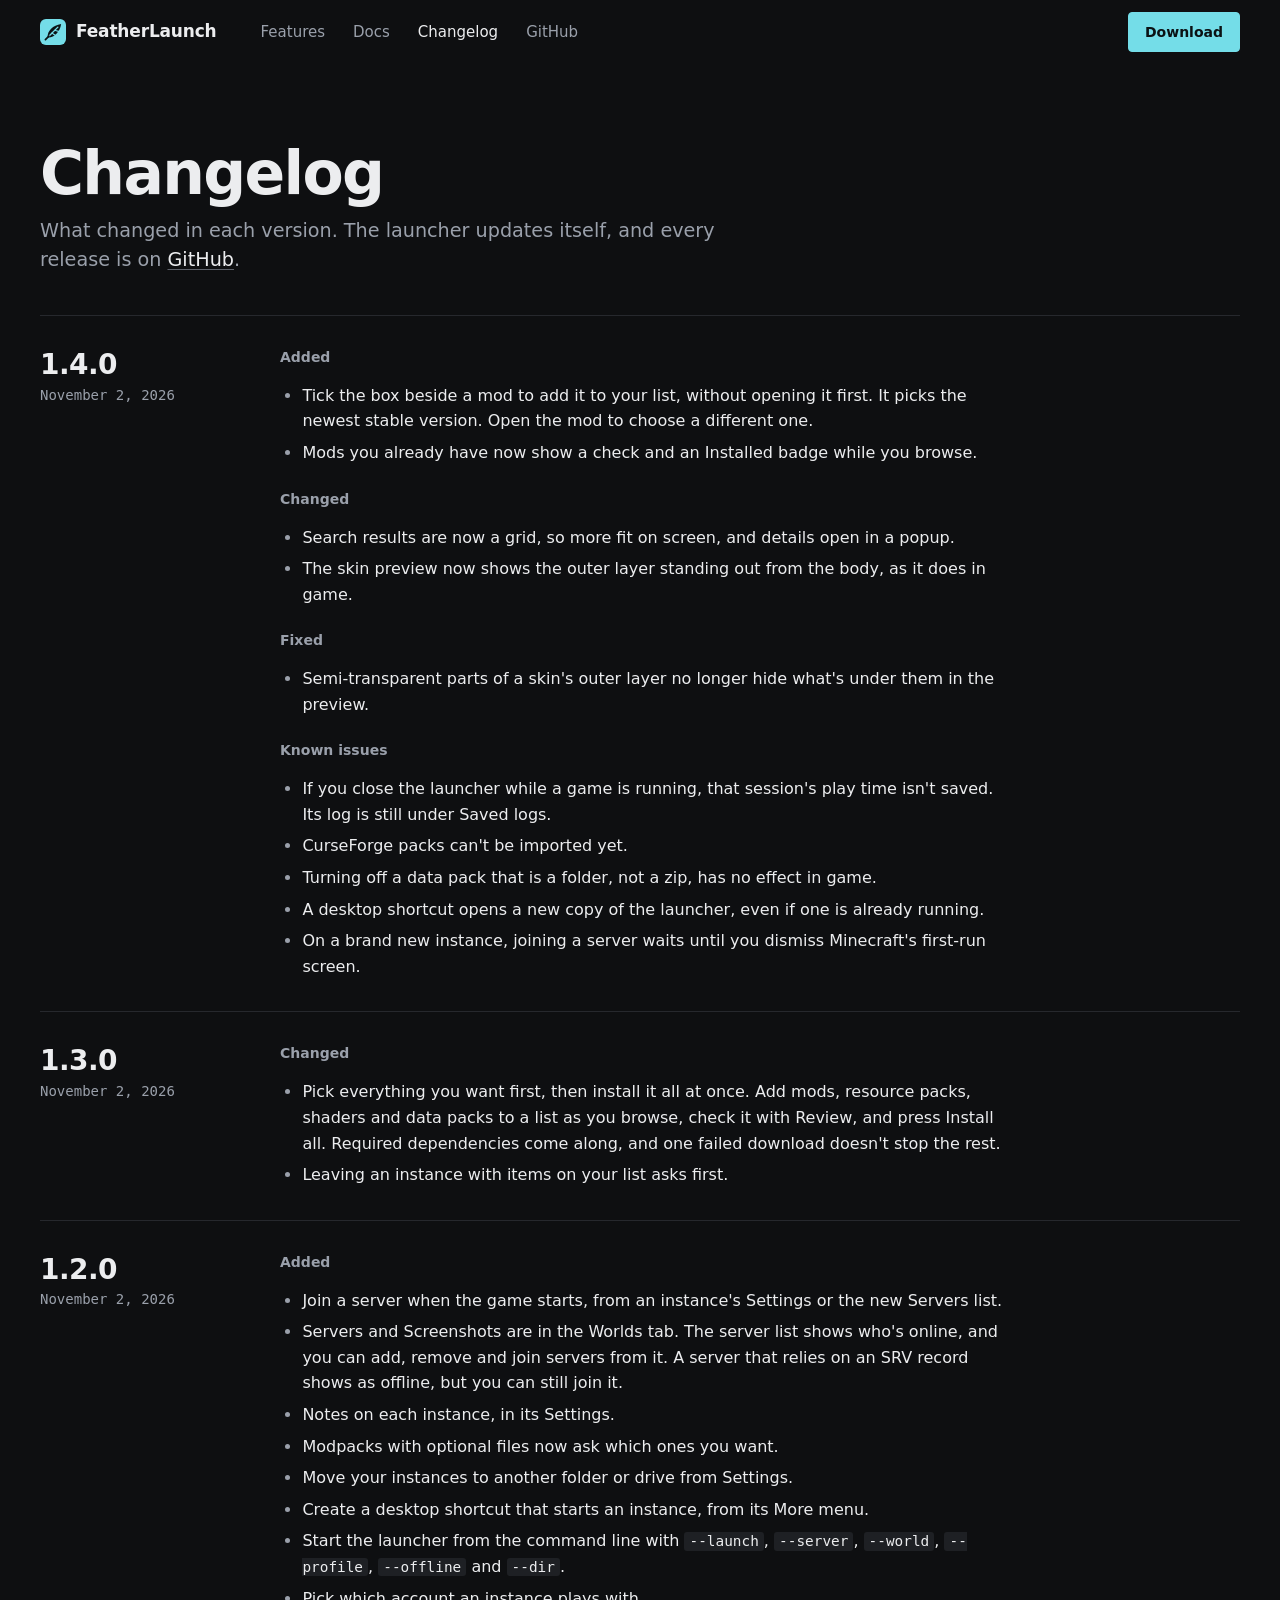
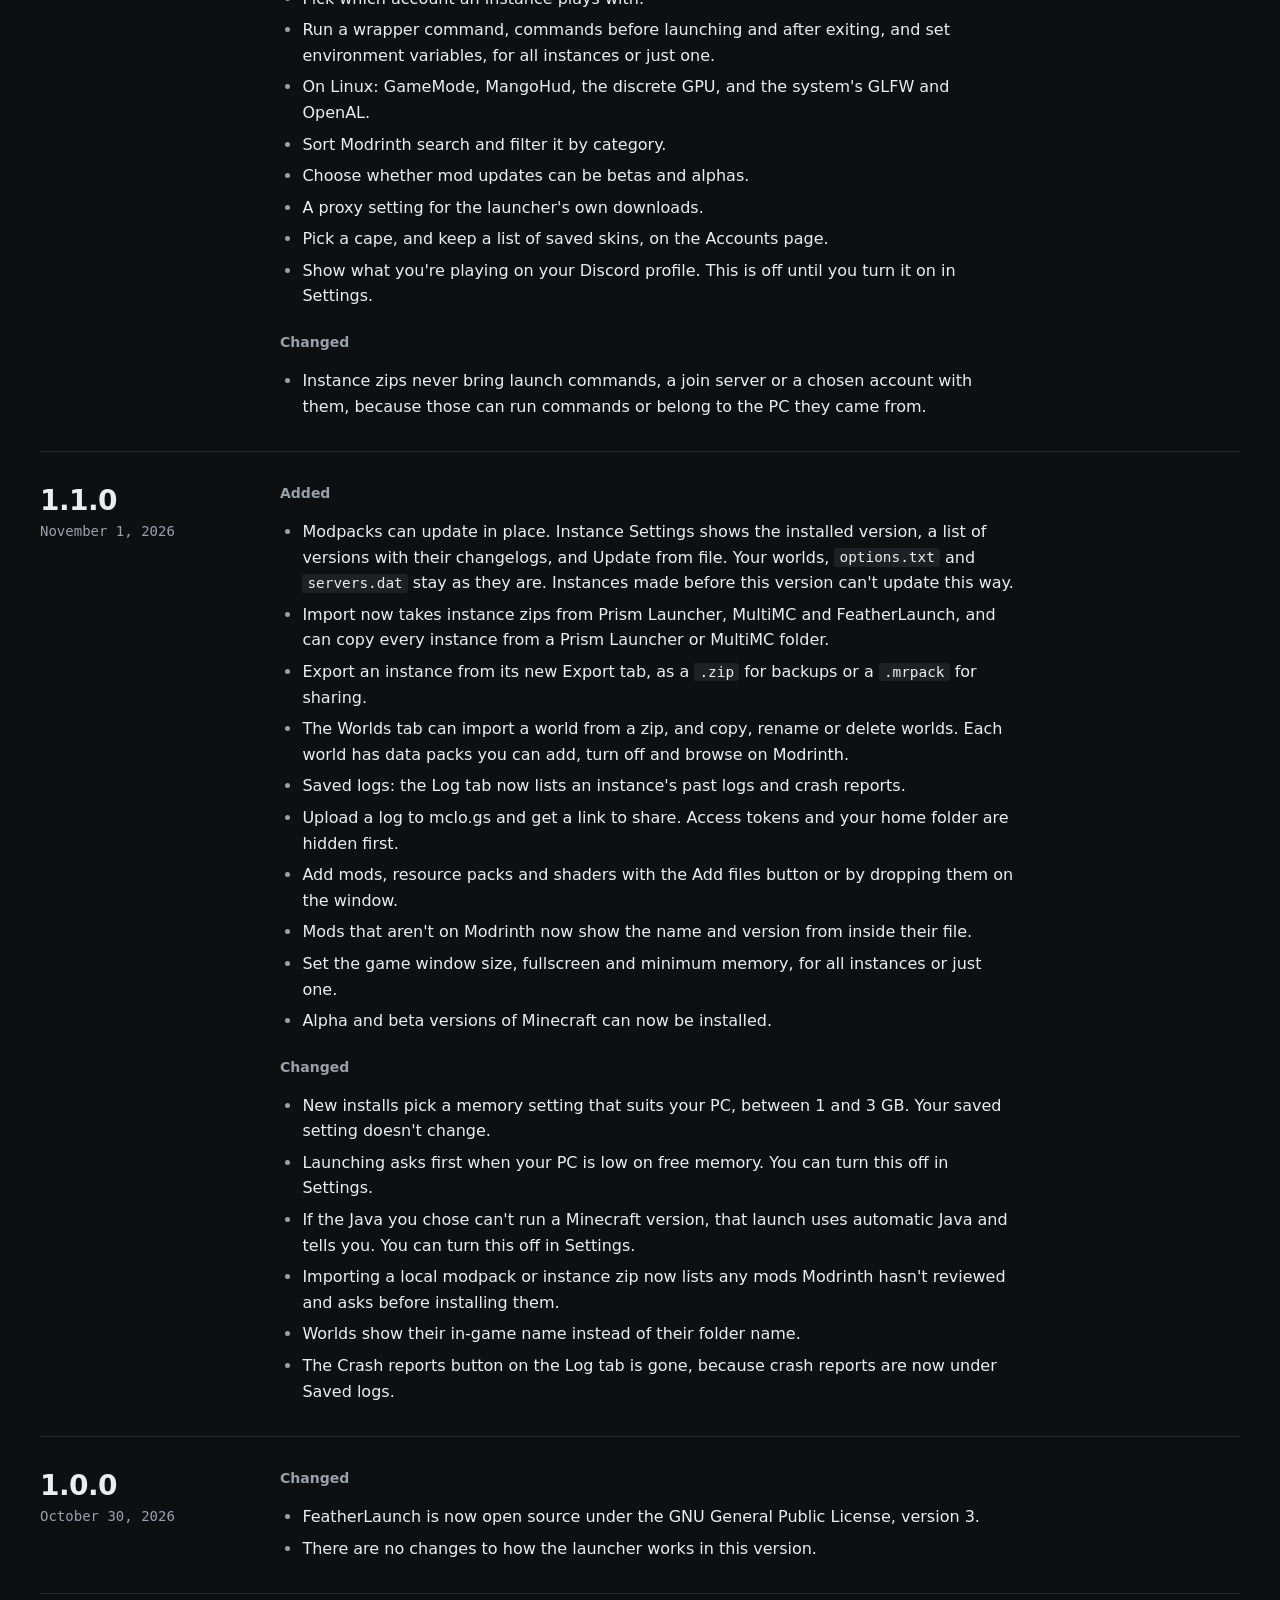
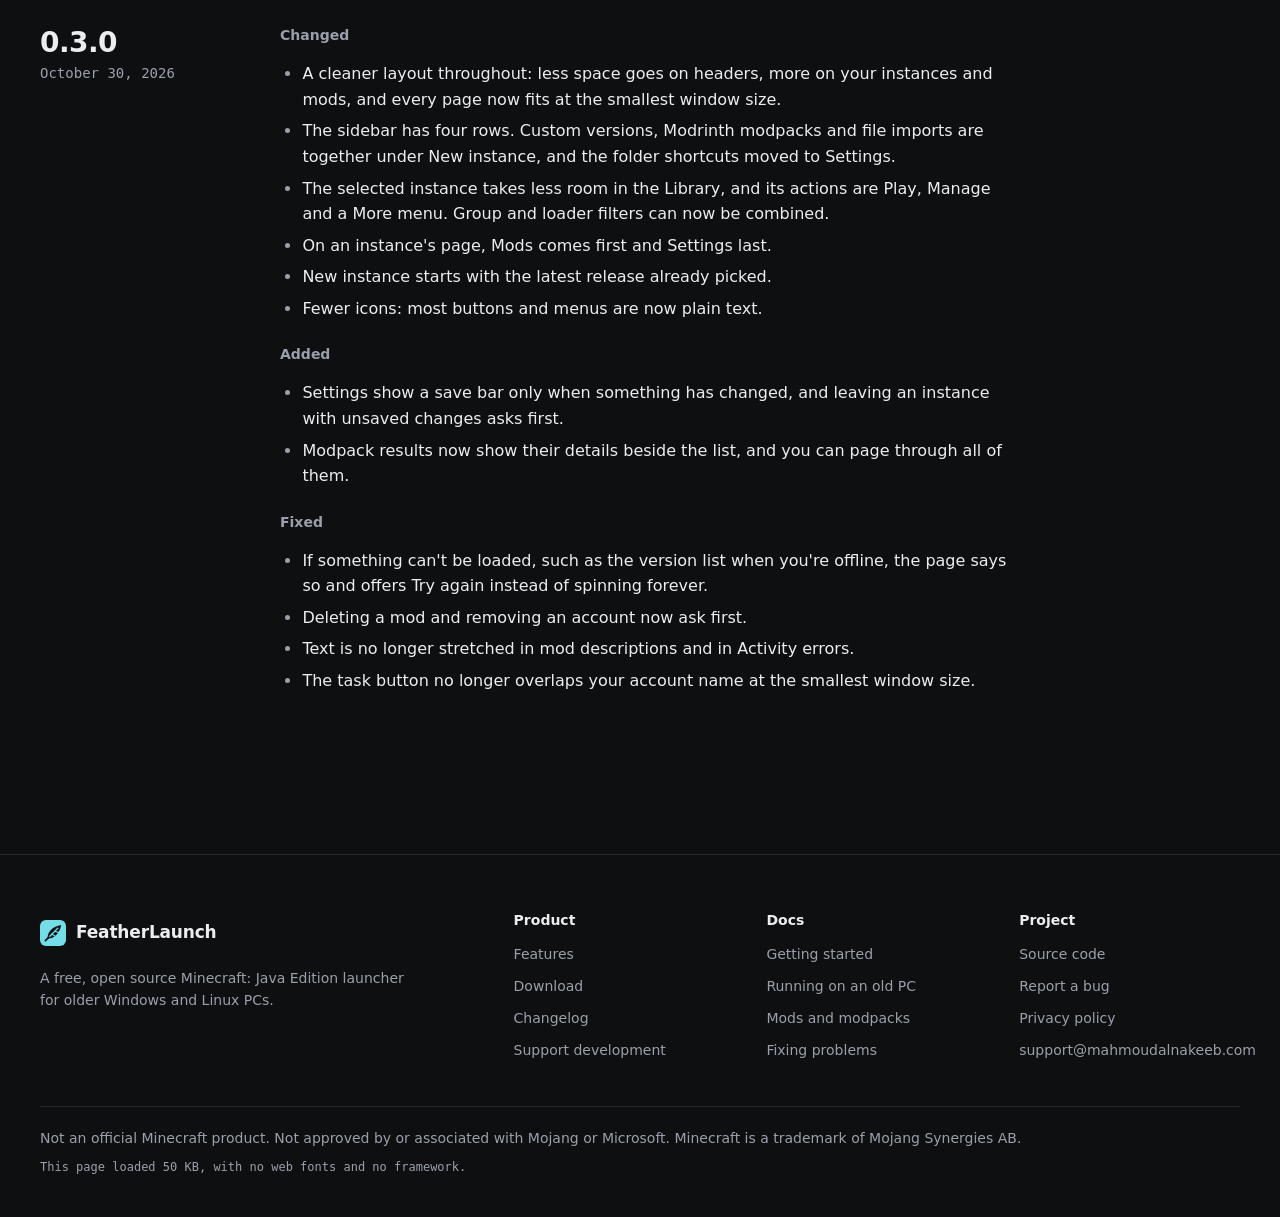
==== changelog/index.html @ 96e0b166 "Redesign the site and add docs and a changelog" ====
<!doctype html>
<html lang="en">
<head>
<!-- Google tag (gtag.js) -->
<script async src="https://www.googletagmanager.com/gtag/js?id=G-FELYJSYPE3"></script>
<script>
  window.dataLayer = window.dataLayer || [];
  function gtag(){dataLayer.push(arguments);}
  gtag('js', new Date());

  gtag('config', 'G-FELYJSYPE3');
</script>
<meta charset="utf-8">
<meta name="viewport" content="width=device-width, initial-scale=1">
<meta name="color-scheme" content="dark">
<meta name="theme-color" content="#0e0f11">
<title>Changelog · FeatherLaunch</title>
<meta name="description" content="What changed in each version of FeatherLaunch, the lightweight Minecraft launcher. The latest is 1.4.0.">
<link rel="canonical" href="https://featherlaunch.mahmoudalnakeeb.com/changelog/">
<meta property="og:type" content="website">
<meta property="og:site_name" content="FeatherLaunch">
<meta property="og:locale" content="en_US">
<meta property="og:url" content="https://featherlaunch.mahmoudalnakeeb.com/changelog/">
<meta property="og:title" content="Changelog · FeatherLaunch">
<meta property="og:description" content="What changed in each version of FeatherLaunch, the lightweight Minecraft launcher. The latest is 1.4.0.">
<meta property="og:image" content="https://featherlaunch.mahmoudalnakeeb.com/assets/img/social.jpg?v=1.4.0">
<meta property="og:image:width" content="1200">
<meta property="og:image:height" content="630">
<meta property="og:image:alt" content="FeatherLaunch, a free Minecraft launcher for older Windows and Linux PCs, showing its library window">
<meta name="twitter:card" content="summary_large_image">
<link rel="alternate" type="application/atom+xml" title="FeatherLaunch releases" href="https://github.com/mahmoudalnkeeb/featherlaunch/releases.atom">

<link rel="icon" href="/assets/brand/web/icon.svg" type="image/svg+xml">
<link rel="icon" href="/assets/brand/web/favicon-32.png" sizes="32x32" type="image/png">
<link rel="apple-touch-icon" href="/assets/brand/web/apple-touch-icon-180.png">
<link rel="manifest" href="/site.webmanifest">
<link rel="stylesheet" href="/assets/css/site.css">

<!-- Runs before anything paints, so the buttons never swap on screen. Every other system gets Windows, as it does without scripts. The Linux build is x86-64 only, and Android also says Linux. -->
<script>if (navigator.userAgent.includes('Linux x86_64')) document.documentElement.classList.add('linux');</script>
<script src="/assets/js/site.js" defer></script>
</head>
<body>
<!-- Linux and Ko-fi logos: Simple Icons, CC0. -->
<svg class="sprite" aria-hidden="true">
  <symbol id="i-windows" viewBox="0 0 16 16"><path fill="currentColor" d="M1.5 3.1l5.5-.8v5.3H1.5zM8 2.2l6.5-.9v6.3H8zM1.5 8.6H7v5.2l-5.5-.8zM8 8.6h6.5v6.1L8 13.8z"/></symbol>
  <symbol id="i-linux" viewBox="0 0 24 24"><path fill="currentColor" d="M12.504 0c-.155 0-.315.008-.48.021-4.226.333-3.105 4.807-3.17 6.298-.076 1.092-.3 1.953-1.05 3.02-.885 1.051-2.127 2.75-2.716 4.521-.278.832-.41 1.684-.287 2.489a.424.424 0 00-.11.135c-.26.268-.45.6-.663.839-.199.199-.485.267-.797.4-.313.136-.658.269-.864.68-.09.189-.136.394-.132.602 0 .199.027.4.055.536.058.399.116.728.04.97-.249.68-.28 1.145-.106 1.484.174.334.535.47.94.601.81.2 1.91.135 2.774.6.926.466 1.866.67 2.616.47.526-.116.97-.464 1.208-.946.587-.003 1.23-.269 2.26-.334.699-.058 1.574.267 2.577.2.025.134.063.198.114.333l.003.003c.391.778 1.113 1.132 1.884 1.071.771-.06 1.592-.536 2.257-1.306.631-.765 1.683-1.084 2.378-1.503.348-.199.629-.469.649-.853.023-.4-.2-.811-.714-1.376v-.097l-.003-.003c-.17-.2-.25-.535-.338-.926-.085-.401-.182-.786-.492-1.046h-.003c-.059-.054-.123-.067-.188-.135a.357.357 0 00-.19-.064c.431-1.278.264-2.55-.173-3.694-.533-1.41-1.465-2.638-2.175-3.483-.796-1.005-1.576-1.957-1.56-3.368.026-2.152.236-6.133-3.544-6.139zm.529 3.405h.013c.213 0 .396.062.584.198.19.135.33.332.438.533.105.259.158.459.166.724 0-.02.006-.04.006-.06v.105a.086.086 0 01-.004-.021l-.004-.024a1.807 1.807 0 01-.15.706.953.953 0 01-.213.335.71.71 0 00-.088-.042c-.104-.045-.198-.064-.284-.133a1.312 1.312 0 00-.22-.066c.05-.06.146-.133.183-.198.053-.128.082-.264.088-.402v-.02a1.21 1.21 0 00-.061-.4c-.045-.134-.101-.2-.183-.333-.084-.066-.167-.132-.267-.132h-.016c-.093 0-.176.03-.262.132a.8.8 0 00-.205.334 1.18 1.18 0 00-.09.4v.019c.002.089.008.179.02.267-.193-.067-.438-.135-.607-.202a1.635 1.635 0 01-.018-.2v-.02a1.772 1.772 0 01.15-.768c.082-.22.232-.406.43-.533a.985.985 0 01.594-.2zm-2.962.059h.036c.142 0 .27.048.399.135.146.129.264.288.344.465.09.199.14.4.153.667v.004c.007.134.006.2-.002.266v.08c-.03.007-.056.018-.083.024-.152.055-.274.135-.393.2.012-.09.013-.18.003-.267v-.015c-.012-.133-.04-.2-.082-.333a.613.613 0 00-.166-.267.248.248 0 00-.183-.064h-.021c-.071.006-.13.04-.186.132a.552.552 0 00-.12.27.944.944 0 00-.023.33v.015c.012.135.037.2.08.334.046.134.098.2.166.268.01.009.02.018.034.024-.07.057-.117.07-.176.136a.304.304 0 01-.131.068 2.62 2.62 0 01-.275-.402 1.772 1.772 0 01-.155-.667 1.759 1.759 0 01.08-.668 1.43 1.43 0 01.283-.535c.128-.133.26-.2.418-.2zm1.37 1.706c.332 0 .733.065 1.216.399.293.2.523.269 1.052.468h.003c.255.136.405.266.478.399v-.131a.571.571 0 01.016.47c-.123.31-.516.643-1.063.842v.002c-.268.135-.501.333-.775.465-.276.135-.588.292-1.012.267a1.139 1.139 0 01-.448-.067 3.566 3.566 0 01-.322-.198c-.195-.135-.363-.332-.612-.465v-.005h-.005c-.4-.246-.616-.512-.686-.71-.07-.268-.005-.47.193-.6.224-.135.38-.271.483-.336.104-.074.143-.102.176-.131h.002v-.003c.169-.202.436-.47.839-.601.139-.036.294-.065.466-.065zm2.8 2.142c.358 1.417 1.196 3.475 1.735 4.473.286.534.855 1.659 1.102 3.024.156-.005.33.018.513.064.646-1.671-.546-3.467-1.089-3.966-.22-.2-.232-.335-.123-.335.59.534 1.365 1.572 1.646 2.757.13.535.16 1.104.021 1.67.067.028.135.06.205.067 1.032.534 1.413.938 1.23 1.537v-.043c-.06-.003-.12 0-.18 0h-.016c.151-.467-.182-.825-1.065-1.224-.915-.4-1.646-.336-1.77.465-.008.043-.013.066-.018.135-.068.023-.139.053-.209.064-.43.268-.662.669-.793 1.187-.13.533-.17 1.156-.205 1.869v.003c-.02.334-.17.838-.319 1.35-1.5 1.072-3.58 1.538-5.348.334a2.645 2.645 0 00-.402-.533 1.45 1.45 0 00-.275-.333c.182 0 .338-.03.465-.067a.615.615 0 00.314-.334c.108-.267 0-.697-.345-1.163-.345-.467-.931-.995-1.788-1.521-.63-.4-.986-.87-1.15-1.396-.165-.534-.143-1.085-.015-1.645.245-1.07.873-2.11 1.274-2.763.107-.065.037.135-.408.974-.396.751-1.14 2.497-.122 3.854a8.123 8.123 0 01.647-2.876c.564-1.278 1.743-3.504 1.836-5.268.048.036.217.135.289.202.218.133.38.333.59.465.21.201.477.335.876.335.039.003.075.006.11.006.412 0 .73-.134.997-.268.29-.134.52-.334.74-.4h.005c.467-.135.835-.402 1.044-.7zm2.185 8.958c.037.6.343 1.245.882 1.377.588.134 1.434-.333 1.791-.765l.211-.01c.315-.007.577.01.847.268l.003.003c.208.199.305.53.391.876.085.4.154.78.409 1.066.486.527.645.906.636 1.14l.003-.007v.018l-.003-.012c-.015.262-.185.396-.498.595-.63.401-1.746.712-2.457 1.57-.618.737-1.37 1.14-2.036 1.191-.664.053-1.237-.2-1.574-.898l-.005-.003c-.21-.4-.12-1.025.056-1.69.176-.668.428-1.344.463-1.897.037-.714.076-1.335.195-1.814.12-.465.308-.797.641-.984l.045-.022zm-10.814.049h.01c.053 0 .105.005.157.014.376.055.706.333 1.023.752l.91 1.664.003.003c.243.533.754 1.064 1.189 1.637.434.598.77 1.131.729 1.57v.006c-.057.744-.48 1.148-1.125 1.294-.645.135-1.52.002-2.395-.464-.968-.536-2.118-.469-2.857-.602-.369-.066-.61-.2-.723-.4-.11-.2-.113-.602.123-1.23v-.004l.002-.003c.117-.334.03-.752-.027-1.118-.055-.401-.083-.71.043-.94.16-.334.396-.4.69-.533.294-.135.64-.202.915-.47h.002v-.002c.256-.268.445-.601.668-.838.19-.201.38-.336.663-.336zm7.159-9.074c-.435.201-.945.535-1.488.535-.542 0-.97-.267-1.28-.466-.154-.134-.28-.268-.373-.335-.164-.134-.144-.333-.074-.333.109.016.129.134.199.2.096.066.215.2.36.333.292.2.68.467 1.167.467.485 0 1.053-.267 1.398-.466.195-.135.445-.334.648-.467.156-.136.149-.267.279-.267.128.016.034.134-.147.332a8.097 8.097 0 01-.69.468zm-1.082-1.583V5.64c-.006-.02.013-.042.029-.05.074-.043.18-.027.26.004.063 0 .16.067.15.135-.006.049-.085.066-.135.066-.055 0-.092-.043-.141-.068-.052-.018-.146-.008-.163-.065zm-.551 0c-.02.058-.113.049-.166.066-.047.025-.086.068-.14.068-.05 0-.13-.02-.136-.068-.01-.066.088-.133.15-.133.08-.031.184-.047.259-.005.019.009.036.03.03.05v.02h.003z"/></symbol>
  <symbol id="i-kofi" viewBox="0 0 24 24"><path fill="currentColor" d="M23.881 8.948c-.773-4.085-4.859-4.593-4.859-4.593H.723c-.604 0-.679.798-.679.798s-.082 7.324-.022 11.822c.164 2.424 2.586 2.672 2.586 2.672s8.267-.023 11.966-.049c2.438-.426 2.683-2.566 2.658-3.734 4.352.24 7.422-2.831 6.649-6.916zm-11.062 3.511c-1.246 1.453-4.011 3.976-4.011 3.976s-.121.119-.31.023c-.076-.057-.108-.09-.108-.09-.443-.441-3.368-3.049-4.034-3.954-.709-.965-1.041-2.7-.091-3.71.951-1.01 3.005-1.086 4.363.407 0 0 1.565-1.782 3.468-.963 1.904.82 1.832 3.011.723 4.311zm6.173.478c-.928.116-1.682.028-1.682.028V7.284h1.77s1.971.551 1.971 2.638c0 1.913-.985 2.667-2.059 3.015z"/></symbol>
  <symbol id="i-feather" viewBox="0 0 24 24"><path fill="currentColor" d="M7 17C6.5 11 12 5.5 19.5 4.5C18.5 11.5 13 17.5 7 17Z"/><path stroke="currentColor" stroke-width="1.6" stroke-linecap="round" d="M5 19L8.2 15.8"/></symbol>
</svg>
<a class="skip" href="#main">Skip to content</a>
<header class="bar">
  <div class="wrap">
    <a class="brand" href="/"><img src="/assets/brand/web/icon.svg" width="26" height="26" alt="">FeatherLaunch</a>
    <nav aria-label="Main">
      <a class="hide-sm" href="/#features">Features</a>
      <a href="/docs/">Docs</a>
      <a class="hide-sm" href="/changelog/" aria-current="page">Changelog</a>
      <a class="hide-sm" href="https://github.com/mahmoudalnkeeb/featherlaunch" rel="noopener">GitHub</a>
      <a class="btn small primary" href="/#download">Download</a>
    </nav>
  </div>
</header>

<main id="main" class="wrap page">
  <div class="page-head">
    <h1>Changelog</h1>
    <p class="lead">What changed in each version. The launcher updates itself, and every release is on <a href="https://github.com/mahmoudalnkeeb/featherlaunch/releases" rel="noopener">GitHub</a>.</p>
  </div>
  <article class="release" id="v1.4.0">
    <div class="release-head">
      <h2><a href="#v1.4.0">1.4.0</a></h2>
      <time datetime="2026-11-02">November 2, 2026</time>
    </div>
    <div class="prose">
<h3>Added</h3>
<ul><li>Tick the box beside a mod to add it to your list, without opening it first. It picks the newest stable version. Open the mod to choose a different one.</li><li>Mods you already have now show a check and an Installed badge while you browse.</li></ul>
<h3>Changed</h3>
<ul><li>Search results are now a grid, so more fit on screen, and details open in a popup.</li><li>The skin preview now shows the outer layer standing out from the body, as it does in game.</li></ul>
<h3>Fixed</h3>
<ul><li>Semi-transparent parts of a skin's outer layer no longer hide what's under them in the preview.</li></ul>
<h3>Known issues</h3>
<ul><li>If you close the launcher while a game is running, that session's play time isn't saved. Its log is still under Saved logs.</li><li>CurseForge packs can't be imported yet.</li><li>Turning off a data pack that is a folder, not a zip, has no effect in game.</li><li>A desktop shortcut opens a new copy of the launcher, even if one is already running.</li><li>On a brand new instance, joining a server waits until you dismiss Minecraft's first-run screen.</li></ul>
    </div>
  </article>
<article class="release" id="v1.3.0">
    <div class="release-head">
      <h2><a href="#v1.3.0">1.3.0</a></h2>
      <time datetime="2026-11-02">November 2, 2026</time>
    </div>
    <div class="prose">
<h3>Changed</h3>
<ul><li>Pick everything you want first, then install it all at once. Add mods, resource packs, shaders and data packs to a list as you browse, check it with Review, and press Install all. Required dependencies come along, and one failed download doesn't stop the rest.</li><li>Leaving an instance with items on your list asks first.</li></ul>
    </div>
  </article>
<article class="release" id="v1.2.0">
    <div class="release-head">
      <h2><a href="#v1.2.0">1.2.0</a></h2>
      <time datetime="2026-11-02">November 2, 2026</time>
    </div>
    <div class="prose">
<h3>Added</h3>
<ul><li>Join a server when the game starts, from an instance's Settings or the new Servers list.</li><li>Servers and Screenshots are in the Worlds tab. The server list shows who's online, and you can add, remove and join servers from it. A server that relies on an SRV record shows as offline, but you can still join it.</li><li>Notes on each instance, in its Settings.</li><li>Modpacks with optional files now ask which ones you want.</li><li>Move your instances to another folder or drive from Settings.</li><li>Create a desktop shortcut that starts an instance, from its More menu.</li><li>Start the launcher from the command line with <code>--launch</code>, <code>--server</code>, <code>--world</code>, <code>--profile</code>, <code>--offline</code> and <code>--dir</code>.</li><li>Pick which account an instance plays with.</li><li>Run a wrapper command, commands before launching and after exiting, and set environment variables, for all instances or just one.</li><li>On Linux: GameMode, MangoHud, the discrete GPU, and the system's GLFW and OpenAL.</li><li>Sort Modrinth search and filter it by category.</li><li>Choose whether mod updates can be betas and alphas.</li><li>A proxy setting for the launcher's own downloads.</li><li>Pick a cape, and keep a list of saved skins, on the Accounts page.</li><li>Show what you're playing on your Discord profile. This is off until you turn it on in Settings.</li></ul>
<h3>Changed</h3>
<ul><li>Instance zips never bring launch commands, a join server or a chosen account with them, because those can run commands or belong to the PC they came from.</li></ul>
    </div>
  </article>
<article class="release" id="v1.1.0">
    <div class="release-head">
      <h2><a href="#v1.1.0">1.1.0</a></h2>
      <time datetime="2026-11-01">November 1, 2026</time>
    </div>
    <div class="prose">
<h3>Added</h3>
<ul><li>Modpacks can update in place. Instance Settings shows the installed version, a list of versions with their changelogs, and Update from file. Your worlds, <code>options.txt</code> and <code>servers.dat</code> stay as they are. Instances made before this version can't update this way.</li><li>Import now takes instance zips from Prism Launcher, MultiMC and FeatherLaunch, and can copy every instance from a Prism Launcher or MultiMC folder.</li><li>Export an instance from its new Export tab, as a <code>.zip</code> for backups or a <code>.mrpack</code> for sharing.</li><li>The Worlds tab can import a world from a zip, and copy, rename or delete worlds. Each world has data packs you can add, turn off and browse on Modrinth.</li><li>Saved logs: the Log tab now lists an instance's past logs and crash reports.</li><li>Upload a log to mclo.gs and get a link to share. Access tokens and your home folder are hidden first.</li><li>Add mods, resource packs and shaders with the Add files button or by dropping them on the window.</li><li>Mods that aren't on Modrinth now show the name and version from inside their file.</li><li>Set the game window size, fullscreen and minimum memory, for all instances or just one.</li><li>Alpha and beta versions of Minecraft can now be installed.</li></ul>
<h3>Changed</h3>
<ul><li>New installs pick a memory setting that suits your PC, between 1 and 3 GB. Your saved setting doesn't change.</li><li>Launching asks first when your PC is low on free memory. You can turn this off in Settings.</li><li>If the Java you chose can't run a Minecraft version, that launch uses automatic Java and tells you. You can turn this off in Settings.</li><li>Importing a local modpack or instance zip now lists any mods Modrinth hasn't reviewed and asks before installing them.</li><li>Worlds show their in-game name instead of their folder name.</li><li>The Crash reports button on the Log tab is gone, because crash reports are now under Saved logs.</li></ul>
    </div>
  </article>
<article class="release" id="v1.0.0">
    <div class="release-head">
      <h2><a href="#v1.0.0">1.0.0</a></h2>
      <time datetime="2026-10-30">October 30, 2026</time>
    </div>
    <div class="prose">
<h3>Changed</h3>
<ul><li>FeatherLaunch is now open source under the GNU General Public License, version 3.</li><li>There are no changes to how the launcher works in this version.</li></ul>
    </div>
  </article>
<article class="release" id="v0.3.0">
    <div class="release-head">
      <h2><a href="#v0.3.0">0.3.0</a></h2>
      <time datetime="2026-10-30">October 30, 2026</time>
    </div>
    <div class="prose">
<h3>Changed</h3>
<ul><li>A cleaner layout throughout: less space goes on headers, more on your instances and mods, and every page now fits at the smallest window size.</li><li>The sidebar has four rows. Custom versions, Modrinth modpacks and file imports are together under New instance, and the folder shortcuts moved to Settings.</li><li>The selected instance takes less room in the Library, and its actions are Play, Manage and a More menu. Group and loader filters can now be combined.</li><li>On an instance's page, Mods comes first and Settings last.</li><li>New instance starts with the latest release already picked.</li><li>Fewer icons: most buttons and menus are now plain text.</li></ul>
<h3>Added</h3>
<ul><li>Settings show a save bar only when something has changed, and leaving an instance with unsaved changes asks first.</li><li>Modpack results now show their details beside the list, and you can page through all of them.</li></ul>
<h3>Fixed</h3>
<ul><li>If something can't be loaded, such as the version list when you're offline, the page says so and offers Try again instead of spinning forever.</li><li>Deleting a mod and removing an account now ask first.</li><li>Text is no longer stretched in mod descriptions and in Activity errors.</li><li>The task button no longer overlaps your account name at the smallest window size.</li></ul>
    </div>
  </article>
</main>
<footer class="foot">
  <div class="wrap">
    <div class="foot-grid">
      <div>
        <a class="brand" href="/"><img src="/assets/brand/web/icon.svg" width="26" height="26" alt="">FeatherLaunch</a>
        <p class="fine foot-note">A free, open source Minecraft: Java Edition launcher for older Windows and Linux PCs.</p>
      </div>
      <div>
        <h2>Product</h2>
        <ul>
          <li><a href="/#features">Features</a></li>
          <li><a href="/#download">Download</a></li>
          <li><a href="/changelog/">Changelog</a></li>
          <li><a href="/#donate">Support development</a></li>
        </ul>
      </div>
      <div>
        <h2>Docs</h2>
        <ul>
          <li><a href="/docs/getting-started/">Getting started</a></li>
          <li><a href="/docs/old-pc-performance/">Running on an old PC</a></li>
          <li><a href="/docs/mods-and-modpacks/">Mods and modpacks</a></li>
          <li><a href="/docs/fixing-problems/">Fixing problems</a></li>
        </ul>
      </div>
      <div>
        <h2>Project</h2>
        <ul>
          <li><a href="https://github.com/mahmoudalnkeeb/featherlaunch" rel="noopener">Source code</a></li>
          <li><a href="https://github.com/mahmoudalnkeeb/featherlaunch/issues" rel="noopener">Report a bug</a></li>
          <li><a href="/privacy.html">Privacy policy</a></li>
          <li><a href="mailto:support@mahmoudalnakeeb.com">support@mahmoudalnakeeb.com</a></li>
        </ul>
      </div>
    </div>
    <div class="foot-base fine">
      <p>Not an official Minecraft product. Not approved by or associated with Mojang or Microsoft. Minecraft is a trademark of Mojang Synergies AB.</p>
      <p id="weight"></p>
    </div>
  </div>
</footer>
</body>
</html>
---- assets/css/site.css ----
/* FeatherLaunch website. Colors come from the launcher's tokens (DESIGN.md in the launcher repo).
   The audience runs old PCs, so nothing here uses blur, large shadows or web fonts. */
:root {
  --bg: #0e0f11;
  --surface: #16171a;
  --raised: #1e2024;
  --hover: #26282d;
  --line: #26282d;
  --line-strong: #3a3d45;
  --text: #ecedef;
  --muted: #9aa0ab;
  --faint: #5e626b; /* decoration and outlines only: too dim for text */
  --accent: #74dde8;
  --accent-hover: #9ae8f0;
  --on-accent: #0b1214;
  --ok: #5dd39e;
  --warn: #f2c46d;
  --kofi: #ff5e5b; /* Ko-fi's brand color, for its button and glow only */
  --kofi-hover: #ff7c79;
  --on-kofi: #1b0a0a;

  --sans: "Segoe UI Variable Text", "Segoe UI", "Noto Sans", Ubuntu, Cantarell, system-ui, -apple-system, Roboto, sans-serif;
  --display: "Segoe UI Variable Display", "Segoe UI", "Noto Sans", Ubuntu, Cantarell, system-ui, -apple-system, Roboto, sans-serif;
  --mono: "Cascadia Code", Consolas, "DejaVu Sans Mono", "Liberation Mono", ui-monospace, monospace;

  --fs-hero: clamp(2.75rem, 6.6vw, 5.5rem);
  --fs-h2: clamp(2rem, 3.8vw, 3rem);
  --fs-h3: 1.125rem;
  --fs-lead: clamp(1.125rem, 1.5vw, 1.3125rem);
  --fs-label: .875rem;
  --fs-caption: .75rem;

  --gutter: clamp(16px, 4vw, 40px);
  --wrap: 1200px;
  --section: clamp(72px, 10vw, 136px);
  --bar: 64px;
  --r: 4px;
  --r-lg: 6px;
  --ease: cubic-bezier(.2, .7, .2, 1);
}

*, *::before, *::after { box-sizing: border-box; }
html {
  -webkit-text-size-adjust: 100%;
  scroll-behavior: smooth;
  scroll-padding-top: calc(var(--bar) + 24px);
  scrollbar-color: var(--faint) var(--bg);
}
body {
  margin: 0;
  background: var(--bg);
  color: var(--text);
  font: 400 1rem/1.6 var(--sans);
  -webkit-font-smoothing: antialiased;
}
img { display: block; max-width: 100%; height: auto; }
a { color: var(--text); text-decoration-color: var(--faint); text-underline-offset: 3px; transition: color .15s, text-decoration-color .15s; }
a:hover { color: var(--accent); text-decoration-color: currentColor; }
h1, h2, h3, p, dl, dd, ul, ol, figure, fieldset { margin: 0; padding: 0; }
ul, ol { list-style: none; }
fieldset { border: 0; min-width: 0; }
h1, h2 { font-family: var(--display); font-weight: 600; letter-spacing: -.028em; line-height: 1.06; text-wrap: balance; }
h2 { font-size: var(--fs-h2); }
h3 { font-size: var(--fs-h3); font-weight: 600; line-height: 1.35; }
code, kbd { font-family: var(--mono); font-size: .9em; }
code { background: var(--raised); border-radius: 3px; padding: .1em .35em; overflow-wrap: anywhere; }
:focus-visible { outline: 2px solid var(--accent); outline-offset: 2px; border-radius: 2px; }
::selection { background: var(--accent); color: var(--on-accent); }

.wrap { width: min(var(--wrap), 100% - var(--gutter) * 2); margin-inline: auto; }
.sr { position: absolute; width: 1px; height: 1px; overflow: hidden; clip-path: inset(50%); white-space: nowrap; }
.sprite { display: none; }
.skip { position: fixed; left: 16px; top: -64px; z-index: 30; padding: 10px 16px; background: var(--accent); color: var(--on-accent); border-radius: var(--r); font-weight: 600; }
.skip:focus { top: 12px; color: var(--on-accent); }
.fine { color: var(--muted); font-size: var(--fs-label); }
.fine a { color: var(--muted); }
.fine a:hover { color: var(--accent); }
.fine b { color: var(--text); font-weight: 600; }
.eyebrow { font: 500 var(--fs-caption)/1.4 var(--mono); letter-spacing: .08em; text-transform: uppercase; color: var(--muted); }
.lead { color: var(--muted); font-size: var(--fs-lead); line-height: 1.5; max-width: 38em; }
.more { display: inline-flex; align-items: center; gap: 8px; min-height: 44px; font-weight: 600; text-decoration: none; }
.more::after { content: ""; width: 8px; height: 8px; border: solid currentColor; border-width: 1.5px 1.5px 0 0; transform: rotate(45deg); transition: transform .15s var(--ease); }
.more:hover::after { transform: translateX(3px) rotate(45deg); }

/* The primary download is picked before paint by the script in <head>. */
.for-linux, .linux .for-windows { display: none !important; }
.linux a.for-linux { display: inline-flex !important; }
.linux span.for-linux { display: inline !important; }

/* Buttons */
.btn {
  display: inline-flex; align-items: center; justify-content: center; gap: 10px;
  min-height: 48px; padding: 0 20px;
  background: var(--raised); color: var(--text);
  border: 1px solid var(--line-strong); border-radius: var(--r);
  font: 600 1rem/1 var(--sans); text-decoration: none; white-space: nowrap; cursor: pointer;
  transition: background-color .15s, border-color .15s, color .15s;
}
.btn:hover { background: var(--hover); border-color: var(--faint); color: var(--text); }
.btn.primary { background: var(--accent); border-color: var(--accent); color: var(--on-accent); }
.btn.primary:hover { background: var(--accent-hover); border-color: var(--accent-hover); color: var(--on-accent); }
.btn.small { min-height: 40px; padding: 0 16px; font-size: var(--fs-label); }
.btn svg { width: 18px; height: 18px; flex: none; }
.btn.kofi { background: var(--kofi); border-color: var(--kofi); color: var(--on-kofi); }
.btn.kofi:hover { background: var(--kofi-hover); border-color: var(--kofi-hover); color: var(--on-kofi); }
@media (max-width: 420px) { .btn { white-space: normal; text-align: center; } }

/* Header */
.bar { position: sticky; top: 0; z-index: 20; background: var(--bg); border-bottom: 1px solid transparent; transition: border-color .2s; }
.bar.stuck, .bar.lined { border-bottom-color: var(--line); }
.bar .wrap { display: flex; align-items: center; gap: 32px; min-height: var(--bar); }
.brand { display: inline-flex; align-items: center; gap: 10px; min-height: 44px; font-weight: 600; font-size: 1.0625rem; letter-spacing: -.01em; text-decoration: none; }
.brand:hover { color: var(--text); }
.bar nav { display: flex; align-items: center; gap: 4px; flex: 1; }
.bar nav a:not(.btn) { display: inline-flex; align-items: center; min-height: 44px; padding: 0 12px; color: var(--muted); font-size: .9375rem; text-decoration: none; }
.bar nav a:not(.btn):hover, .bar nav a[aria-current] { color: var(--text); }
.bar nav .btn { margin-left: auto; }
@media (max-width: 760px) {
  .bar .wrap { gap: 8px; }
  .bar nav a.hide-sm:not(.btn) { display: none; }
  .bar nav a:not(.btn) { padding: 0 8px; }
}

/* Hero */
.hero { position: relative; padding-top: clamp(48px, 7vw, 96px); overflow: clip; }
.hero::before {
  content: ""; position: absolute; inset: 22% 0 auto; height: 820px; pointer-events: none;
  background: radial-gradient(50% 50% at 50% 50%, rgb(116 221 232 / .09), transparent);
}
.hero > * { position: relative; }
.hero h1 { font-size: var(--fs-hero); line-height: 1.02; letter-spacing: -.035em; max-width: 15em; margin-top: 20px; }
.hero h1 em { display: inline-block; font-style: normal; color: var(--accent); }
.hero-foot { display: grid; grid-template-columns: minmax(0, 1fr) 460px; gap: 24px 64px; align-items: end; margin-top: 32px; }
.hero-actions { display: flex; flex-wrap: wrap; gap: 12px; justify-content: flex-end; }
.hero-actions .fine { flex-basis: 100%; text-align: right; }
.hero-shot { margin-top: clamp(40px, 6vw, 72px); }
.window { background: var(--surface); border: 1px solid var(--line-strong); border-radius: var(--r-lg); overflow: hidden; }
.window img { width: 100%; }
.hero-shot .window { animation: rise .7s var(--ease) both; }
@keyframes rise { from { opacity: 0; transform: translateY(16px); } }
@media (max-width: 900px) {
  .hero-foot { grid-template-columns: 1fr; }
  .hero-actions { justify-content: flex-start; }
  .hero-actions .fine { text-align: left; }
}

/* Sections */
.section { padding-block: var(--section); }
.eyebrow + h2 { margin-top: 12px; }
.section-head .eyebrow + h2 { margin-top: 0; }
.lead + .more, .faq + .more { margin-top: 12px; }
.spec + .fine { margin-top: 12px; }
.section-head { display: grid; gap: 16px; margin-bottom: clamp(32px, 5vw, 56px); max-width: 46em; }
.band { background: var(--surface); border-block: 1px solid var(--line); }

/* The weigh-in: the launcher's memory, to scale */
.weigh { margin-top: var(--section); }
.weigh-top { display: grid; grid-template-columns: minmax(0, 1fr) minmax(0, 1fr); gap: 32px 64px; align-items: end; margin-bottom: 48px; }
.weigh-top h2 + p { margin-top: 16px; }
.picks { display: grid; gap: 16px; }
.pick legend { margin-bottom: 8px; color: var(--muted); font-size: var(--fs-label); padding: 0; }
.seg { display: inline-flex; flex-wrap: wrap; border: 1px solid var(--line-strong); border-radius: var(--r); background: var(--bg); }
.seg input { position: absolute; opacity: 0; width: 1px; height: 1px; }
.seg label { display: inline-flex; align-items: center; min-height: 44px; padding: 0 18px; color: var(--muted); font-weight: 500; cursor: pointer; transition: background-color .15s, color .15s; }
.seg label:hover { color: var(--text); }
.seg input:checked + label { background: var(--hover); color: var(--text); box-shadow: inset 0 -2px var(--accent); }
.seg input:focus-visible + label { outline: 2px solid var(--accent); outline-offset: 2px; }
.scale { position: relative; padding-top: 44px; }
.scale-bar { display: flex; height: 56px; border: 1px solid var(--line-strong); background: var(--bg); border-radius: var(--r); overflow: hidden; }
.scale-bar span { display: flex; align-items: center; flex: 0 0 auto; padding-inline: 12px; font-size: var(--fs-label); white-space: nowrap; overflow: hidden; transition: width .35s var(--ease); }
.scale-bar .scale-launcher { background: var(--accent); min-width: 2px; padding: 0; }
.scale-game { background: #2c4a50; color: var(--text); font-weight: 600; border-left: 1px solid var(--bg); }
.scale-bar .scale-rest { flex: 1 1 0; min-width: 0; color: var(--muted); }
.scale-feather { position: absolute; top: 4px; left: 0; display: flex; align-items: center; gap: 8px; color: var(--accent); font: 500 var(--fs-label)/1 var(--mono); white-space: nowrap; }
.scale-feather svg { width: 28px; height: 28px; flex: none; }
.scale.drop .scale-feather svg { animation: settle 1.5s var(--ease) both; }
@keyframes settle {
  0% { transform: translate(40px, -56px) rotate(-26deg); opacity: 0; }
  30% { opacity: 1; }
  55% { transform: translate(-6px, -18px) rotate(10deg); }
  80% { transform: translate(3px, -3px) rotate(-4deg); }
}
.scale-ticks { display: flex; justify-content: space-between; margin-top: 8px; color: var(--muted); font: 400 var(--fs-caption)/1.4 var(--mono); }
.readout { display: grid; grid-template-columns: repeat(3, minmax(0, 1fr)); margin-top: 32px; border-block: 1px solid var(--line); }
.readout > div { padding: 20px 24px 20px 0; }
.readout > div + div { border-left: 1px solid var(--line); padding-left: 24px; }
.readout dt { color: var(--muted); font-size: var(--fs-label); }
.readout dd { margin-top: 4px; font: 600 clamp(1.25rem, 2.2vw, 1.75rem)/1.25 var(--display); letter-spacing: -.015em; }
.readout dd.note { font: 400 1rem/1.5 var(--sans); letter-spacing: 0; }
.weigh-foot { display: flex; flex-wrap: wrap; align-items: center; justify-content: space-between; gap: 8px 32px; margin-top: 16px; }
@media (max-width: 900px) {
  .weigh-top { grid-template-columns: 1fr; }
  .readout { grid-template-columns: 1fr; }
  .readout > div { padding: 16px 0; }
  .readout > div + div { border-left: 0; border-top: 1px solid var(--line); padding-left: 0; }
}

/* Tour */
.tour { display: grid; grid-template-columns: 300px minmax(0, 1fr); gap: 56px; align-items: start; }
.tour-tabs { display: grid; position: sticky; top: calc(var(--bar) + 24px); border-top: 1px solid var(--line); }
.tour-tab {
  display: flex; gap: 16px; align-items: baseline; width: 100%; min-height: 56px; padding: 14px 0;
  background: none; border: 0; border-bottom: 1px solid var(--line); color: var(--muted);
  font: 500 1.0625rem/1.3 var(--sans); text-align: left; cursor: pointer; transition: color .15s;
}
.tour-tab i { font: 400 var(--fs-caption)/1 var(--mono); color: var(--muted); }
.tour-tab:hover { color: var(--text); }
.tour-tab[aria-selected="true"] { color: var(--text); box-shadow: 0 1px 0 var(--accent); }
.tour-tab[aria-selected="true"] i { color: var(--accent); }
.tour-panel figcaption { margin-top: 20px; color: var(--muted); font-size: 1.0625rem; max-width: 40em; }
.tour-panel figcaption b { color: var(--text); font-weight: 600; }
.tour-panel + .tour-panel { margin-top: 48px; }
.js .tour-panel + .tour-panel { margin-top: 0; }
.js .tour-panel:not([hidden]) { animation: fade .22s ease-out; }
@keyframes fade { from { opacity: .35; } }
@media (max-width: 900px) {
  .tour { grid-template-columns: 1fr; gap: 24px; }
  .tour-tabs { position: static; grid-template-columns: 1fr 1fr; gap: 0 16px; }
  .tour-tab { font-size: 1rem; padding: 10px 0; }
}

/* Spec sheet */
.spec { display: grid; grid-template-columns: repeat(4, minmax(0, 1fr)); border: 1px solid var(--line-strong); border-radius: var(--r-lg); background: var(--bg); }
.spec > div { padding: clamp(20px, 3vw, 32px); }
.spec > div + div { border-left: 1px solid var(--line); }
.spec dd { font: 600 clamp(1.75rem, 3.6vw, 2.75rem)/1.1 var(--display); letter-spacing: -.03em; font-variant-numeric: tabular-nums; }
.spec dd small { font-size: .5em; font-weight: 500; letter-spacing: -.01em; color: var(--muted); }
.spec dt { margin-top: 8px; color: var(--muted); font-size: var(--fs-label); }
.spec-wrap { display: flex; flex-direction: column-reverse; }
.reasons { display: grid; grid-template-columns: repeat(4, minmax(0, 1fr)); gap: 24px 40px; margin-top: 40px; }
.reasons p { margin-top: 4px; color: var(--muted); font-size: .9375rem; }
@media (max-width: 900px) {
  .spec { grid-template-columns: 1fr 1fr; }
  .spec > div:nth-child(odd) { border-left: 0; }
  .spec > div:nth-child(n+3) { border-top: 1px solid var(--line); }
  .reasons { grid-template-columns: 1fr 1fr; }
}
@media (max-width: 520px) { .reasons { grid-template-columns: 1fr; } }

/* Feature index */
.index { display: grid; grid-template-columns: repeat(3, minmax(0, 1fr)); border-top: 1px solid var(--line); border-left: 1px solid var(--line); }
.index a { display: block; padding: 28px; border-right: 1px solid var(--line); border-bottom: 1px solid var(--line); text-decoration: none; transition: background-color .15s; }
.index a:hover { background: var(--surface); color: var(--text); }
.index p { margin-top: 6px; color: var(--muted); font-size: .9375rem; }
.index a:hover h3 { color: var(--accent); }
.index h3 { transition: color .15s; }
@media (max-width: 900px) { .index { grid-template-columns: 1fr 1fr; } }
@media (max-width: 560px) { .index { grid-template-columns: 1fr; } .index a { padding: 20px; } }

/* Moving over */
.move { display: grid; grid-template-columns: minmax(0, 1fr) minmax(0, 1fr); gap: 32px 64px; align-items: center; }
.move .lead { margin-top: 16px; }
.move-list li { display: flex; justify-content: space-between; gap: 24px; padding: 14px 0; border-bottom: 1px solid var(--line); }
.move-list li:first-child { border-top: 1px solid var(--line); }
.move-list span { color: var(--muted); text-align: right; }
@media (max-width: 900px) { .move { grid-template-columns: 1fr; } }

/* Download */
.downloads { display: grid; grid-template-columns: repeat(2, minmax(0, 1fr)); gap: 16px; }
.dl { display: flex; flex-direction: column; gap: 16px; padding: clamp(20px, 3vw, 32px); background: var(--surface); border: 1px solid var(--line); border-radius: var(--r-lg); min-width: 0; }
.dl-head { display: flex; justify-content: space-between; align-items: baseline; gap: 16px; }
.dl h3 { font: 600 1.5rem/1.2 var(--display); letter-spacing: -.015em; }
.dl-size { color: var(--muted); font: 400 var(--fs-label)/1 var(--mono); }
.dl .btn { align-self: flex-start; max-width: 100%; }
.dl-sys { color: var(--muted); }
.check { display: grid; gap: 8px; padding: 14px 16px; background: var(--bg); border: 1px solid var(--line); border-radius: var(--r); }
.check-head { display: flex; flex-wrap: wrap; gap: 4px 16px; align-items: center; color: var(--muted); font-size: var(--fs-caption); }
.check-head b { color: var(--text); font-weight: 600; margin-right: auto; }
.check-head a { color: var(--muted); }
.check-head a:hover { color: var(--accent); }
.check code { background: none; padding: 0; font-size: .8125rem; line-height: 1.5; word-break: break-all; }
.copy { min-height: 28px; padding: 0 10px; background: var(--raised); border: 1px solid var(--line-strong); border-radius: 3px; color: var(--text); font: 500 var(--fs-caption)/1 var(--sans); cursor: pointer; transition: background-color .15s; }
.copy:hover { background: var(--hover); }
@media (pointer: coarse) { .copy { min-height: 44px; min-width: 56px; } }
.dl-foot { display: flex; flex-wrap: wrap; justify-content: space-between; gap: 8px 32px; margin-top: 20px; }
@media (max-width: 860px) { .downloads { grid-template-columns: 1fr; } }

/* Trust */
.trust { display: grid; grid-template-columns: repeat(2, minmax(0, 1fr)); gap: 0 64px; margin-bottom: 24px; }
.trust > div { padding: 20px 0; border-top: 1px solid var(--line); }
.trust dd { margin-top: 4px; color: var(--muted); }
.trust dt { font-weight: 600; }
@media (max-width: 760px) { .trust { grid-template-columns: 1fr; } }

/* FAQ */
.faq { max-width: 52em; }
.faq details { border-bottom: 1px solid var(--line); }
.faq details:first-child { border-top: 1px solid var(--line); }
.faq summary { display: flex; justify-content: space-between; align-items: center; gap: 24px; min-height: 60px; padding: 14px 0; font-weight: 600; font-size: 1.0625rem; cursor: pointer; list-style: none; }
.faq summary::-webkit-details-marker { display: none; }
.faq summary::after { content: ""; flex: none; width: 9px; height: 9px; border: solid var(--muted); border-width: 0 1.5px 1.5px 0; transform: rotate(45deg) translate(-2px, -2px); transition: transform .15s var(--ease); }
.faq details[open] summary::after { transform: rotate(-135deg) translate(-2px, -2px); }
.faq details p { padding-bottom: 20px; color: var(--muted); }

/* Support. The coral and its glow are Ko-fi's, and stay on purpose. */
.support { position: relative; display: grid; grid-template-columns: minmax(0, 1fr) minmax(0, 1fr); gap: 32px 64px; padding: clamp(24px, 5vw, 56px); background: var(--surface); border: 1px solid var(--line); border-radius: var(--r-lg); overflow: hidden; }
.support::before { content: ""; position: absolute; left: -12%; bottom: -60%; width: 70%; aspect-ratio: 1; background: radial-gradient(closest-side, rgb(255 94 91 / .16), transparent); pointer-events: none; }
.support > * { position: relative; }
.support p { margin-block: 16px 24px; color: var(--muted); }
.support dl div { padding: 14px 0; border-bottom: 1px solid var(--line); }
.support dl div:last-child { border-bottom: 0; }
.support dt { font-weight: 600; }
.support dd { color: var(--muted); font-size: .9375rem; }
@media (max-width: 860px) { .support { grid-template-columns: 1fr; } }

/* Footer */
.foot { margin-top: var(--section); border-top: 1px solid var(--line); padding-block: 56px 40px; }
.foot-grid { display: grid; grid-template-columns: minmax(0, 2fr) repeat(3, minmax(0, 1fr)); gap: 32px; }
.foot h2 { font: 600 var(--fs-label)/1.4 var(--sans); letter-spacing: 0; margin-bottom: 8px; }
.foot li a { display: inline-flex; align-items: center; min-height: 32px; color: var(--muted); font-size: var(--fs-label); text-decoration: none; }
.foot li a:hover { color: var(--text); }
.foot-note { margin-top: 12px; max-width: 26em; }
.foot-base { display: flex; flex-wrap: wrap; justify-content: space-between; gap: 8px 32px; margin-top: 40px; padding-top: 20px; border-top: 1px solid var(--line); }
#weight { font-family: var(--mono); font-size: var(--fs-caption); }
@media (max-width: 760px) { .foot-grid { grid-template-columns: 1fr 1fr; } .foot-grid > :first-child { grid-column: 1 / -1; } }
@media (pointer: coarse) { .foot li a { min-height: 44px; } }

/* Plain pages: privacy, changelog, not found */
.page { padding-top: clamp(40px, 6vw, 80px); }
.page-head { max-width: 46em; margin-bottom: 40px; }
.page-head h1 { font-size: clamp(2.5rem, 5vw, 3.75rem); }
.page-head p { margin-top: 12px; }
.lost { min-height: 60vh; display: grid; align-content: center; justify-items: start; gap: 16px; }
.lost h1 { font-size: clamp(2.5rem, 6vw, 4.5rem); }
.lost .eyebrow svg { display: block; width: 40px; height: 40px; margin-bottom: 16px; color: var(--accent); }
.lost .hero-actions { justify-content: flex-start; }

/* Long-form text, shared by the privacy page, changelog and docs */
.prose { max-width: 46em; }
.prose > * + * { margin-top: 16px; }
.prose h2 { font-size: clamp(1.5rem, 2.4vw, 1.875rem); line-height: 1.2; letter-spacing: -.02em; margin-top: 48px; scroll-margin-top: calc(var(--bar) + 24px); }
.prose h3 { margin-top: 32px; }
.prose ul, .prose ol { padding-left: 1.4em; }
.prose ul { list-style: disc; }
.prose ol { list-style: decimal; }
.prose li + li { margin-top: 6px; }
.prose li::marker { color: var(--muted); }
.prose strong, .prose b { font-weight: 600; }
.prose a { text-decoration-color: var(--faint); }
.prose .table { overflow-x: auto; border: 1px solid var(--line); border-radius: var(--r); }
.prose table { width: 100%; border-collapse: collapse; font-size: .9375rem; }
.prose th, .prose td { padding: 10px 14px; border-bottom: 1px solid var(--line); text-align: left; vertical-align: top; }
.prose th { background: var(--surface); font-weight: 600; }
.prose tr:last-child td { border-bottom: 0; }
.prose pre { position: relative; margin-block: 16px 0; padding: 14px 16px; background: var(--surface); border: 1px solid var(--line); border-radius: var(--r); overflow-x: auto; }
.prose pre code { background: none; padding: 0; font-size: .875rem; overflow-wrap: normal; }
.prose blockquote { margin-inline: 0; padding: 12px 16px; background: rgb(242 196 109 / .08); border-left: 2px solid var(--warn); border-radius: 0 var(--r) var(--r) 0; }
.prose figure { margin-block: 24px; }
.prose figure .window { border-color: var(--line); }
.prose figcaption { margin-top: 8px; color: var(--muted); font-size: var(--fs-label); }

/* Changelog */
.release { display: grid; grid-template-columns: 200px minmax(0, 1fr); gap: 16px 40px; padding-block: 32px; border-top: 1px solid var(--line); scroll-margin-top: calc(var(--bar) + 8px); }
.release-head h2 { font-size: 1.75rem; letter-spacing: -.02em; line-height: 1.2; }
.release-head h2 a { text-decoration: none; }
.release-head time { color: var(--muted); font: 400 var(--fs-label)/1.6 var(--mono); }
.release .prose h3 { margin-top: 24px; color: var(--muted); font-size: var(--fs-label); }
.release .prose h3:first-child { margin-top: 0; }
@media (max-width: 760px) { .release { grid-template-columns: 1fr; } }

@media (prefers-reduced-motion: reduce) {
  html { scroll-behavior: auto; }
  *, *::before, *::after { animation: none !important; transition: none !important; }
}
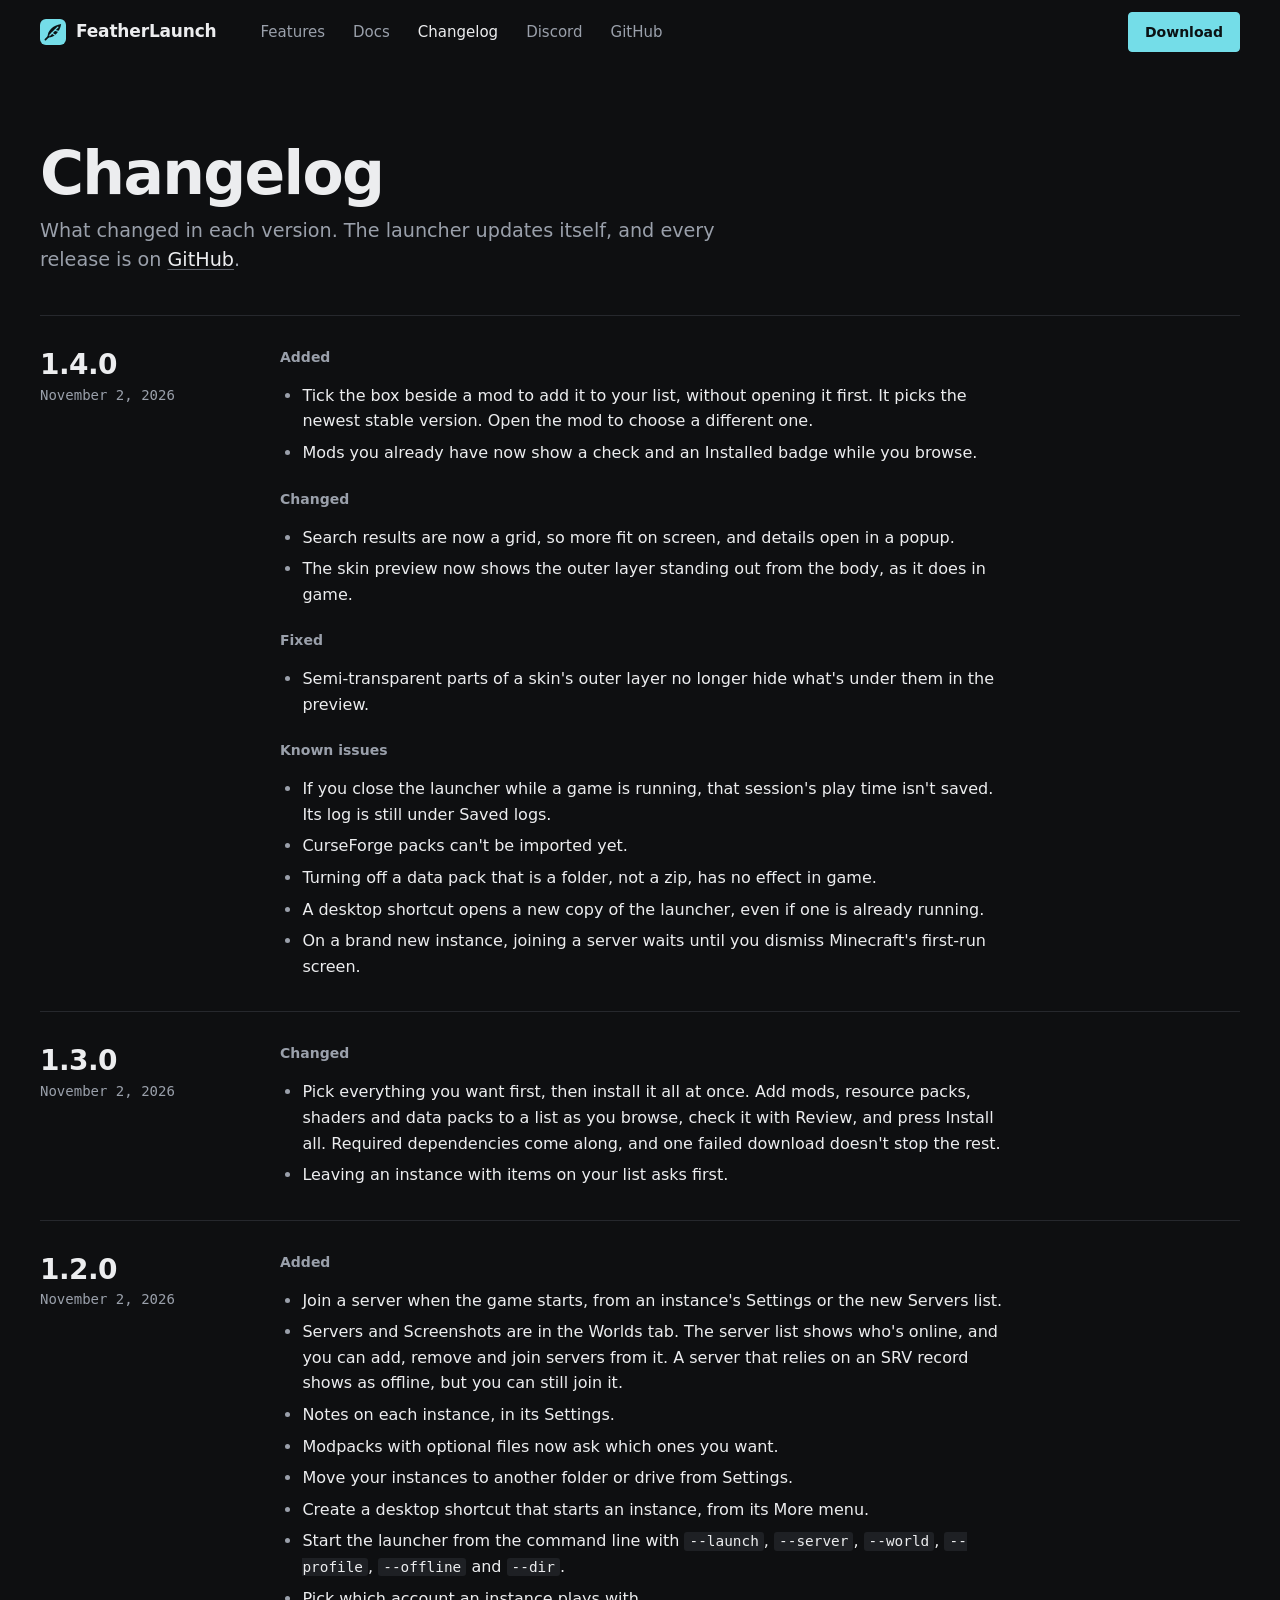
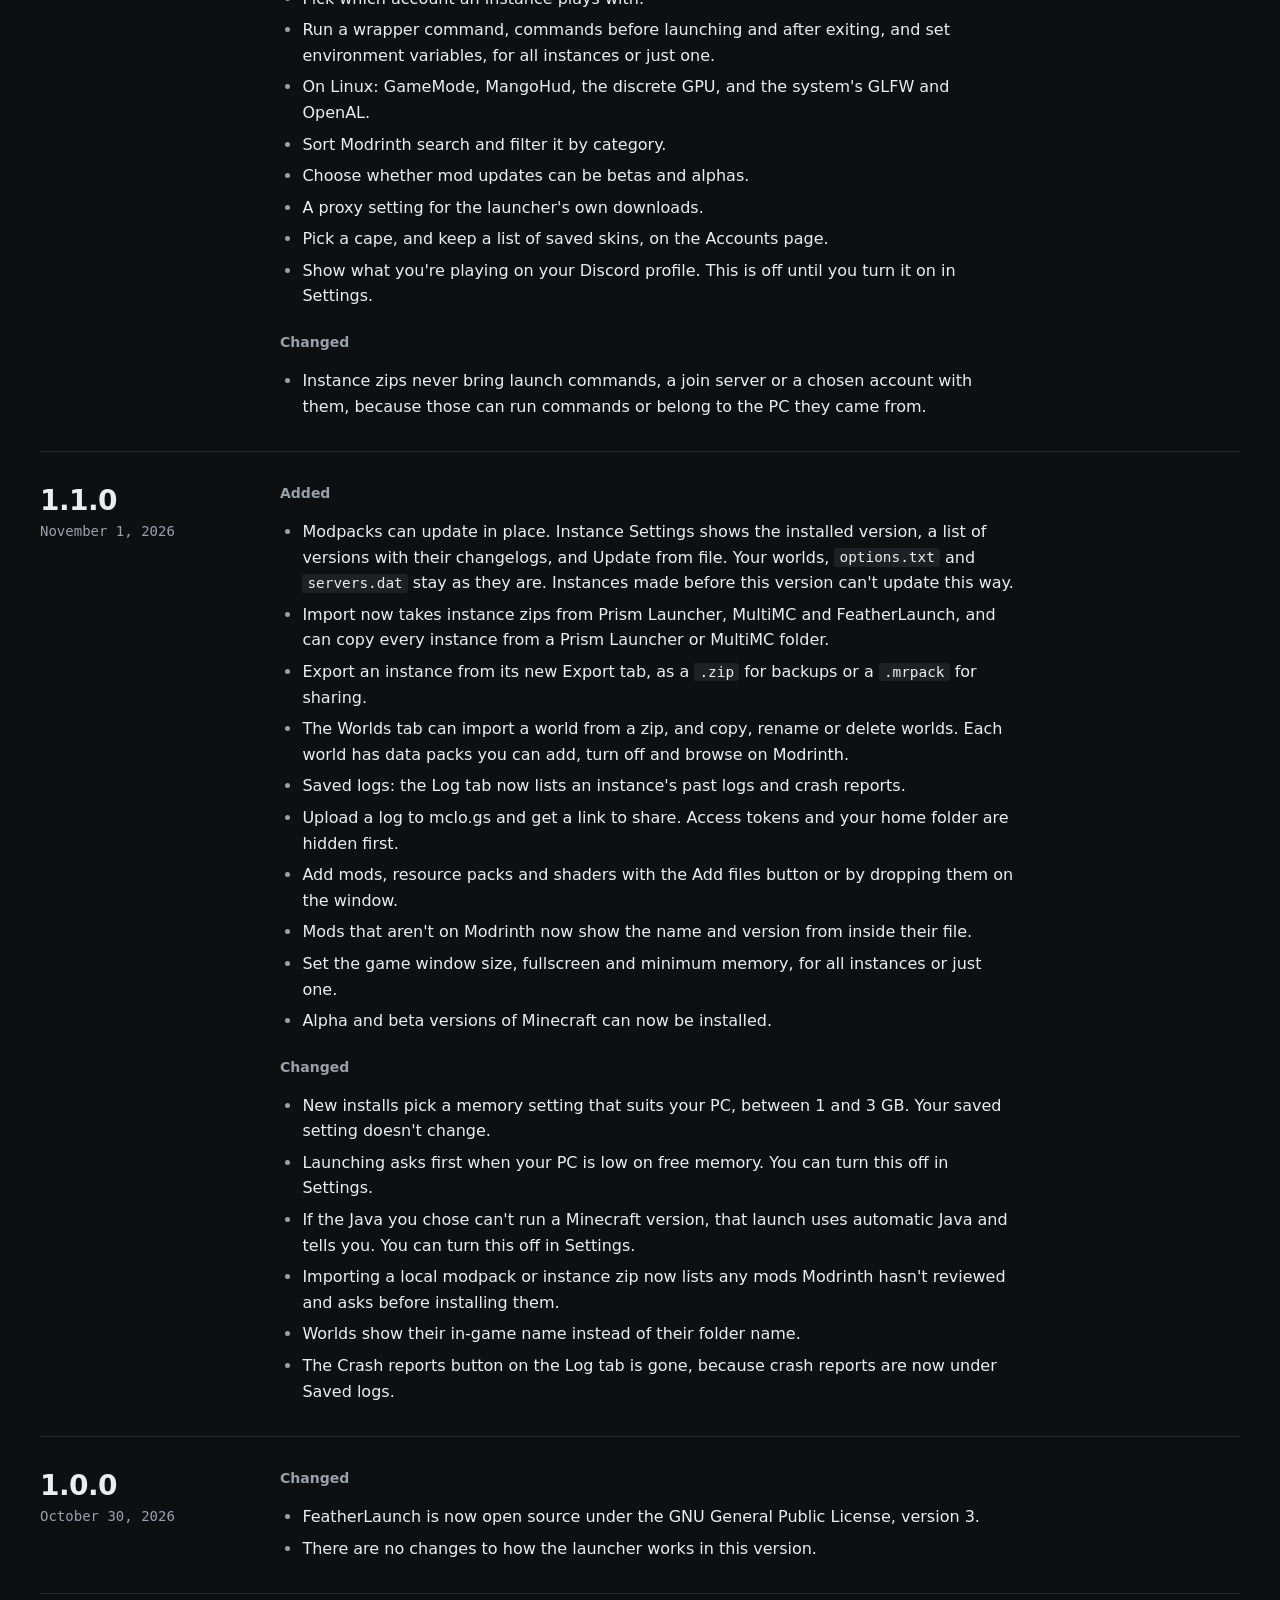
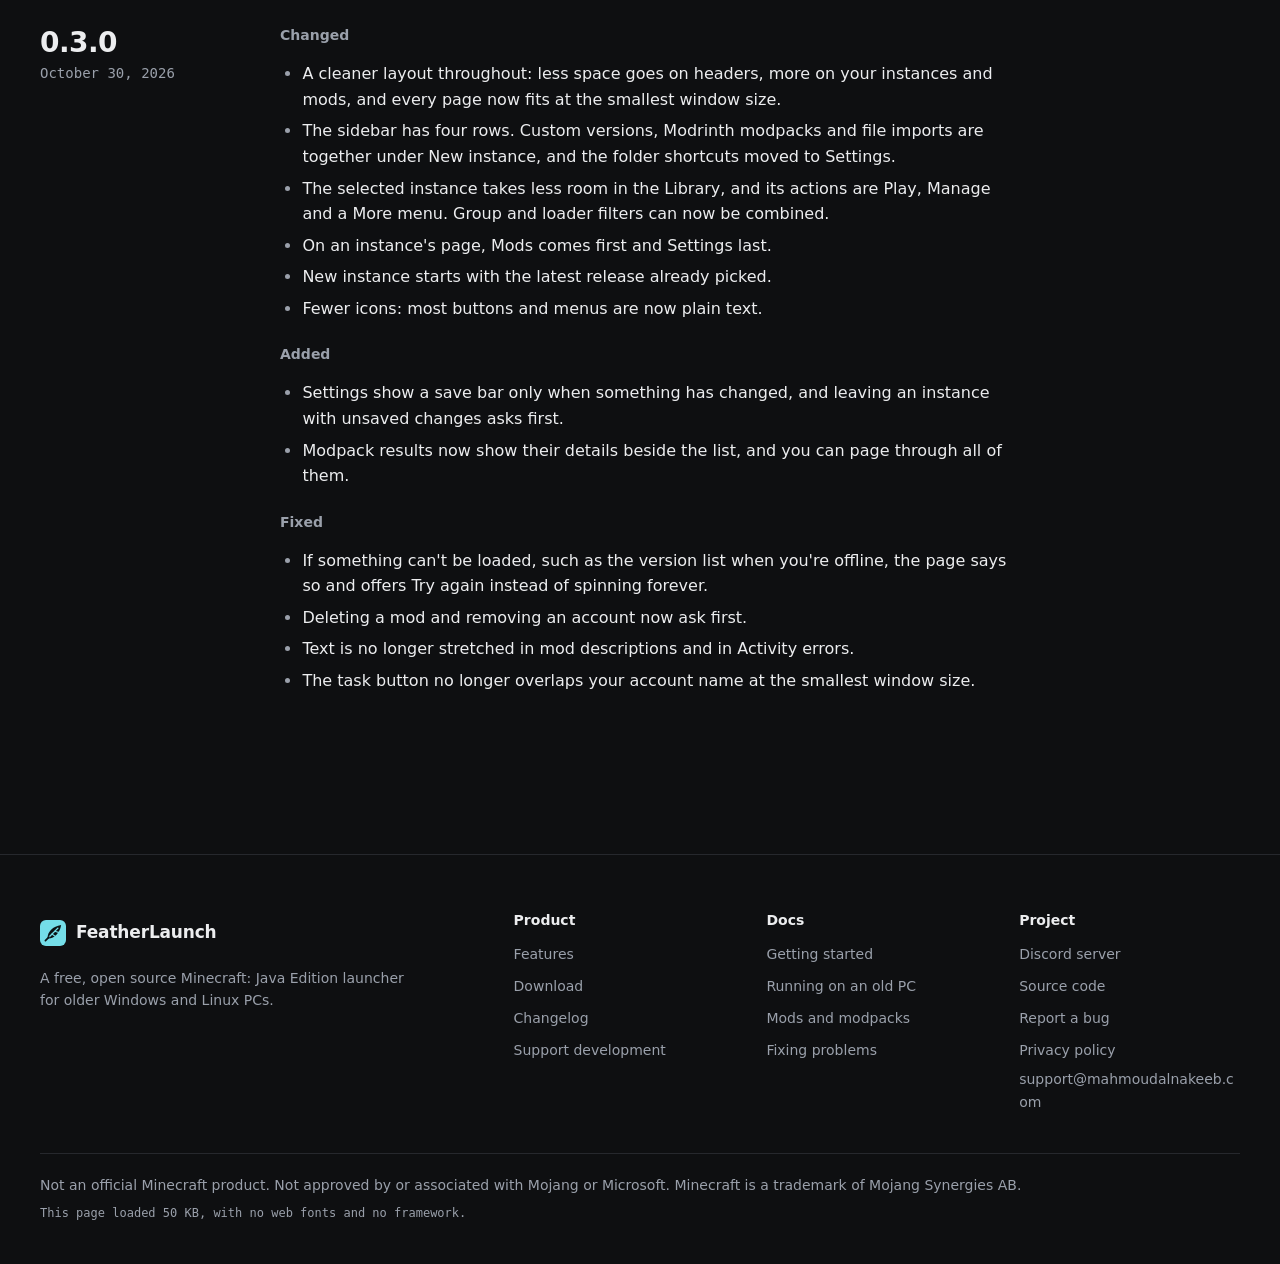
==== commit 85ed6a4a: "Link the Discord server and fix overflow at mid widths" ====
--- a/changelog/index.html
+++ b/changelog/index.html
@@ -56,6 +56,7 @@
       <a class="hide-sm" href="/#features">Features</a>
       <a href="/docs/">Docs</a>
       <a class="hide-sm" href="/changelog/" aria-current="page">Changelog</a>
+      <a class="hide-sm" href="https://discord.gg/GPc9praqk3" rel="noopener">Discord</a>
       <a class="hide-sm" href="https://github.com/mahmoudalnkeeb/featherlaunch" rel="noopener">GitHub</a>
       <a class="btn small primary" href="/#download">Download</a>
     </nav>
@@ -170,6 +171,7 @@
       <div>
         <h2>Project</h2>
         <ul>
+          <li><a href="https://discord.gg/GPc9praqk3" rel="noopener">Discord server</a></li>
           <li><a href="https://github.com/mahmoudalnkeeb/featherlaunch" rel="noopener">Source code</a></li>
           <li><a href="https://github.com/mahmoudalnkeeb/featherlaunch/issues" rel="noopener">Report a bug</a></li>
           <li><a href="/privacy.html">Privacy policy</a></li>
--- a/assets/css/site.css
+++ b/assets/css/site.css
@@ -115,7 +115,7 @@
 .bar nav a:not(.btn) { display: inline-flex; align-items: center; min-height: 44px; padding: 0 12px; color: var(--muted); font-size: .9375rem; text-decoration: none; }
 .bar nav a:not(.btn):hover, .bar nav a[aria-current] { color: var(--text); }
 .bar nav .btn { margin-left: auto; }
-@media (max-width: 760px) {
+@media (max-width: 900px) {
   .bar .wrap { gap: 8px; }
   .bar nav a.hide-sm:not(.btn) { display: none; }
   .bar nav a:not(.btn) { padding: 0 8px; }
@@ -292,6 +292,8 @@
 .faq details[open] summary::after { transform: rotate(-135deg) translate(-2px, -2px); }
 .faq details p { padding-bottom: 20px; color: var(--muted); }
 
+.faq-more { display: flex; flex-wrap: wrap; align-items: center; gap: 12px 24px; margin-top: 16px; }
+
 /* Support. The coral and its glow are Ko-fi's, and stay on purpose. */
 .support { position: relative; display: grid; grid-template-columns: minmax(0, 1fr) minmax(0, 1fr); gap: 32px 64px; padding: clamp(24px, 5vw, 56px); background: var(--surface); border: 1px solid var(--line); border-radius: var(--r-lg); overflow: hidden; }
 .support::before { content: ""; position: absolute; left: -12%; bottom: -60%; width: 70%; aspect-ratio: 1; background: radial-gradient(closest-side, rgb(255 94 91 / .16), transparent); pointer-events: none; }
@@ -307,12 +309,13 @@
 .foot { margin-top: var(--section); border-top: 1px solid var(--line); padding-block: 56px 40px; }
 .foot-grid { display: grid; grid-template-columns: minmax(0, 2fr) repeat(3, minmax(0, 1fr)); gap: 32px; }
 .foot h2 { font: 600 var(--fs-label)/1.4 var(--sans); letter-spacing: 0; margin-bottom: 8px; }
-.foot li a { display: inline-flex; align-items: center; min-height: 32px; color: var(--muted); font-size: var(--fs-label); text-decoration: none; }
+.foot li a { display: inline-flex; align-items: center; max-width: 100%; min-height: 32px; overflow-wrap: anywhere; color: var(--muted); font-size: var(--fs-label); text-decoration: none; }
 .foot li a:hover { color: var(--text); }
 .foot-note { margin-top: 12px; max-width: 26em; }
 .foot-base { display: flex; flex-wrap: wrap; justify-content: space-between; gap: 8px 32px; margin-top: 40px; padding-top: 20px; border-top: 1px solid var(--line); }
 #weight { font-family: var(--mono); font-size: var(--fs-caption); }
-@media (max-width: 760px) { .foot-grid { grid-template-columns: 1fr 1fr; } .foot-grid > :first-child { grid-column: 1 / -1; } }
+@media (max-width: 1040px) { .foot-grid { grid-template-columns: 1fr 1fr 1fr; } .foot-grid > :first-child { grid-column: 1 / -1; } }
+@media (max-width: 640px) { .foot-grid { grid-template-columns: 1fr 1fr; } }
 @media (pointer: coarse) { .foot li a { min-height: 44px; } }
 
 /* Plain pages: privacy, changelog, not found */
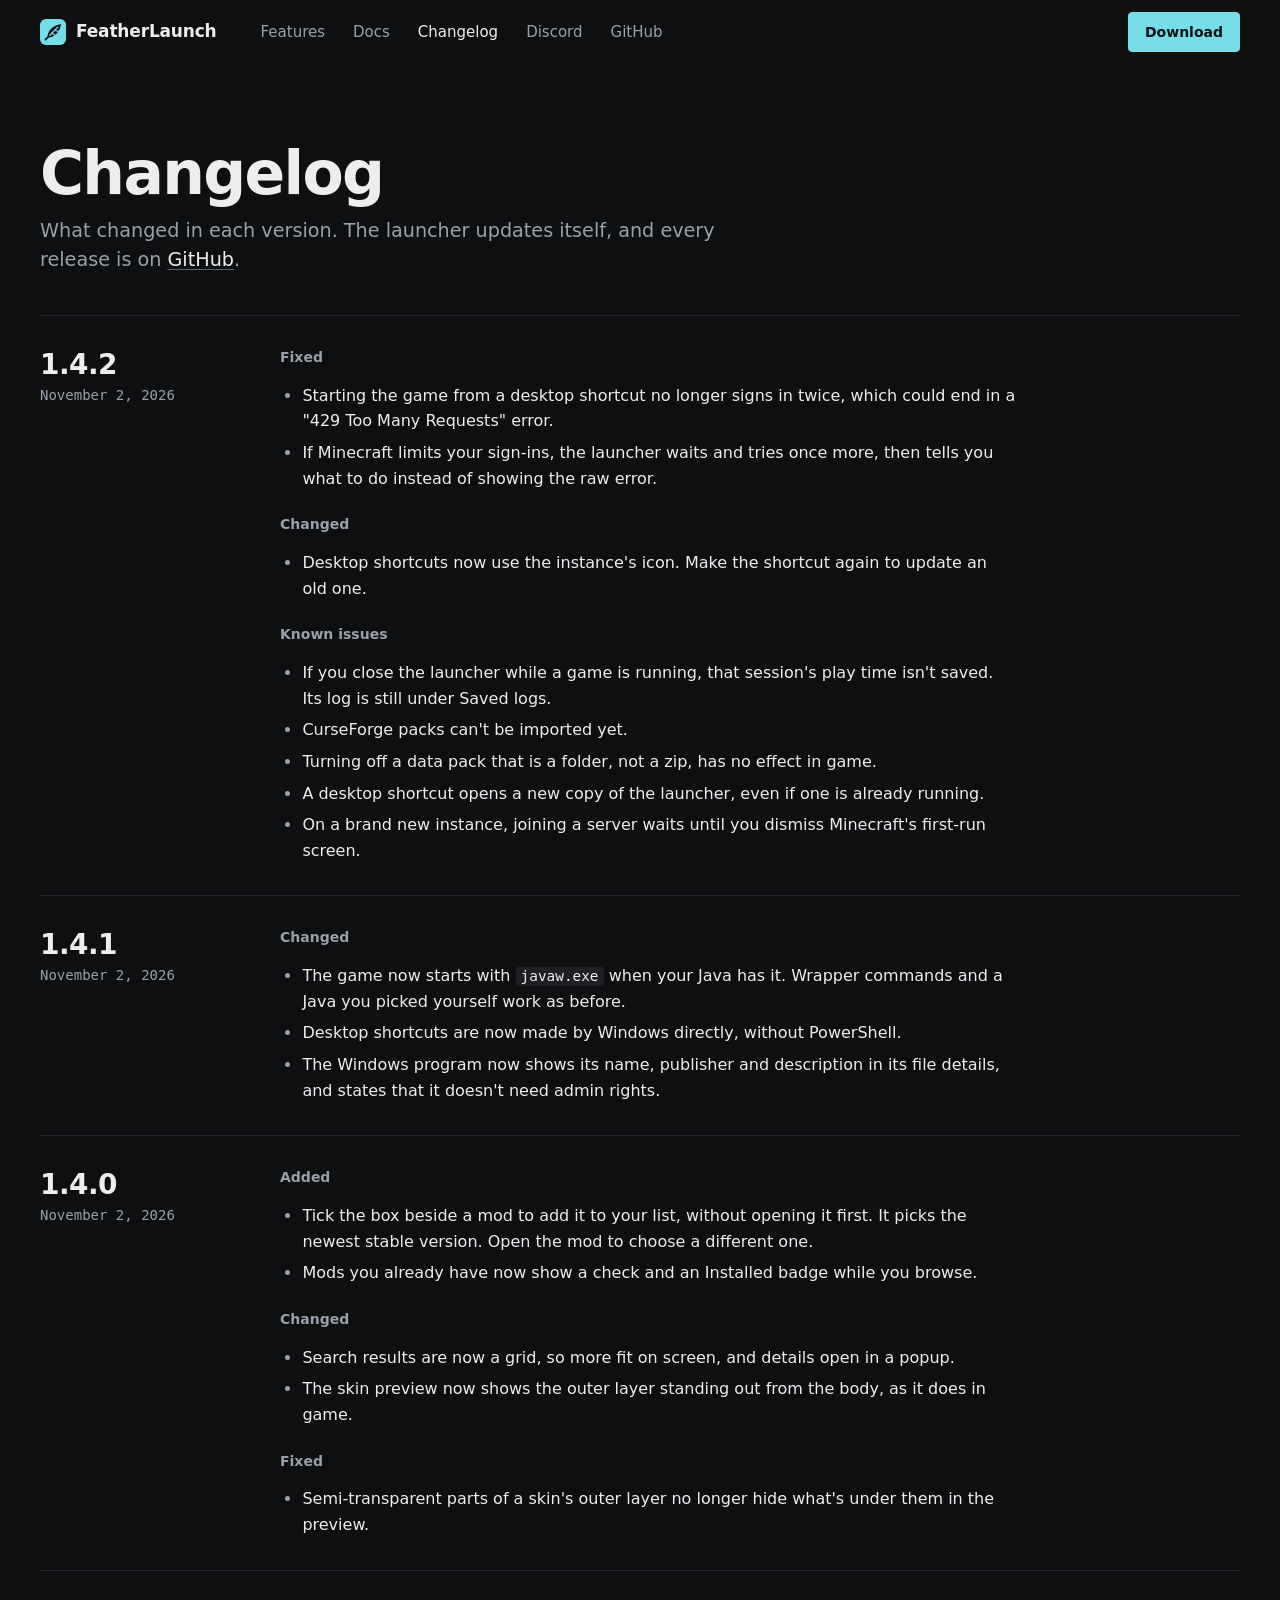
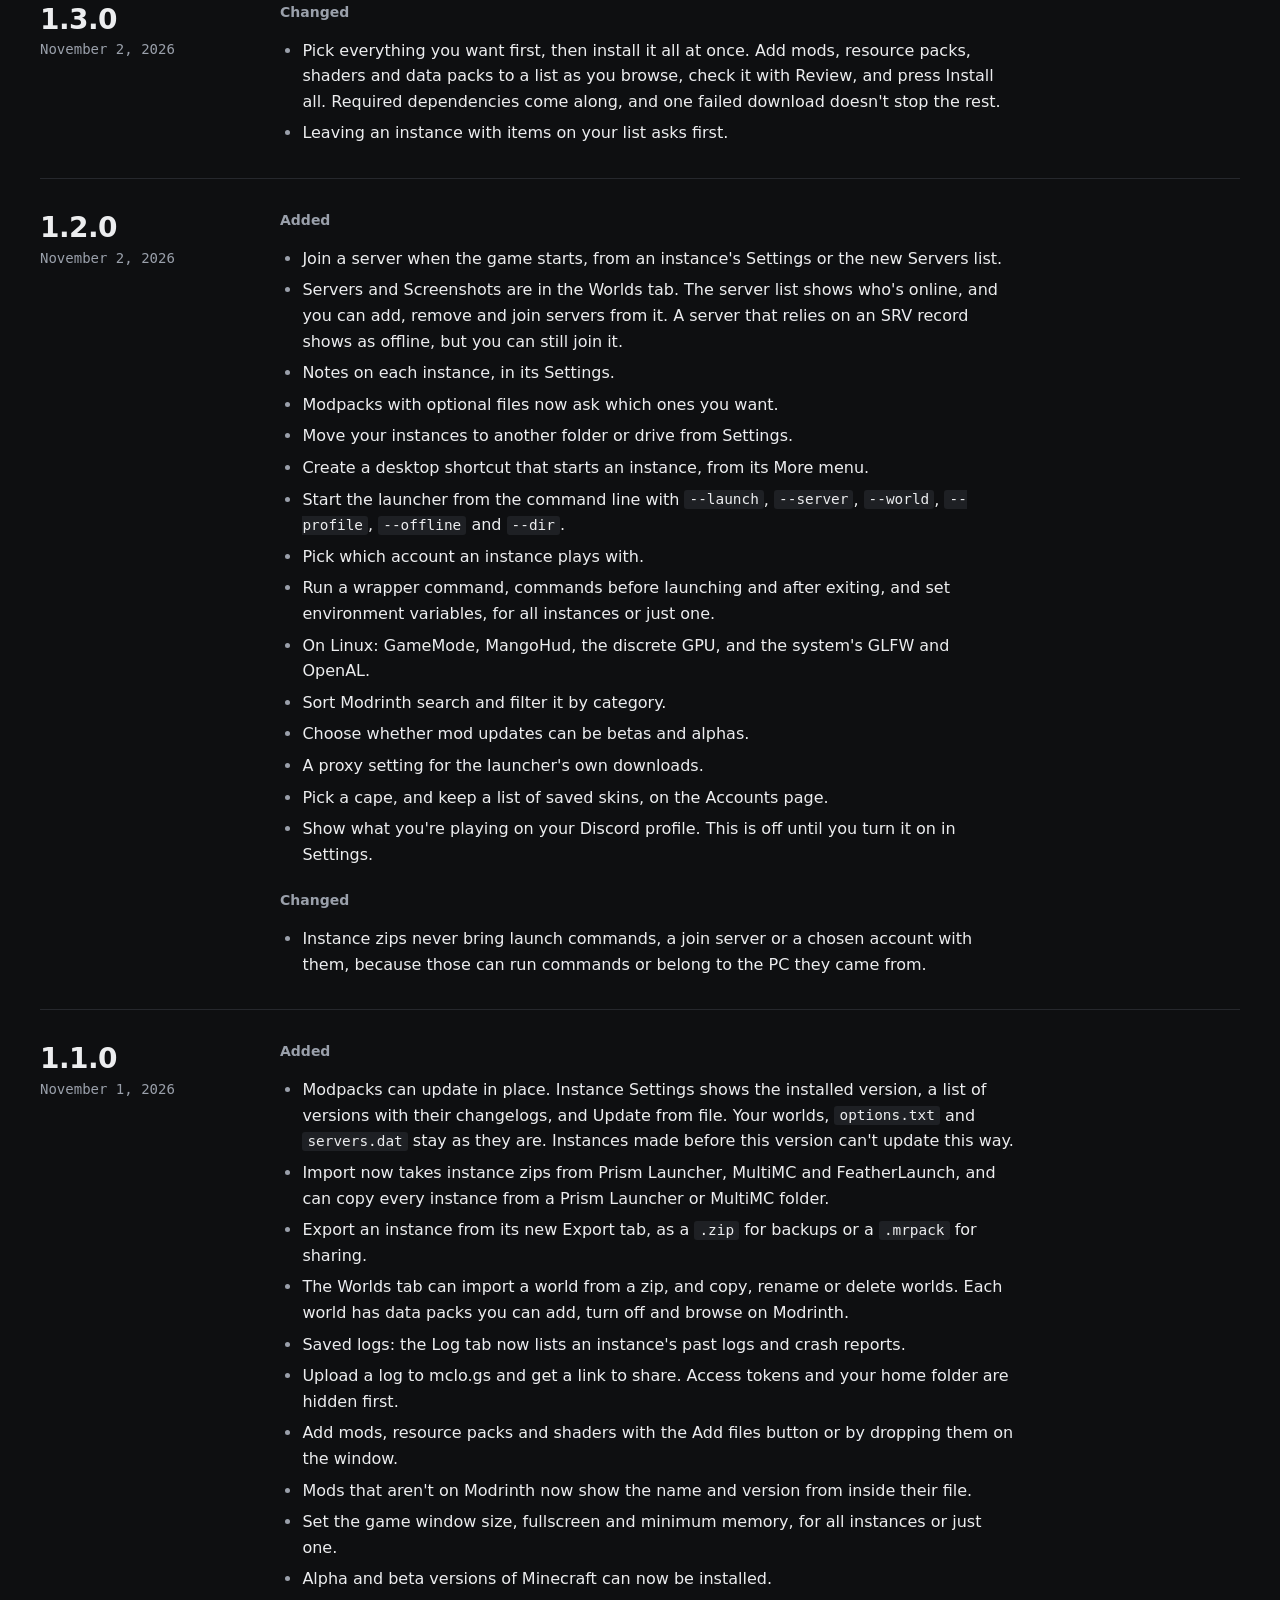
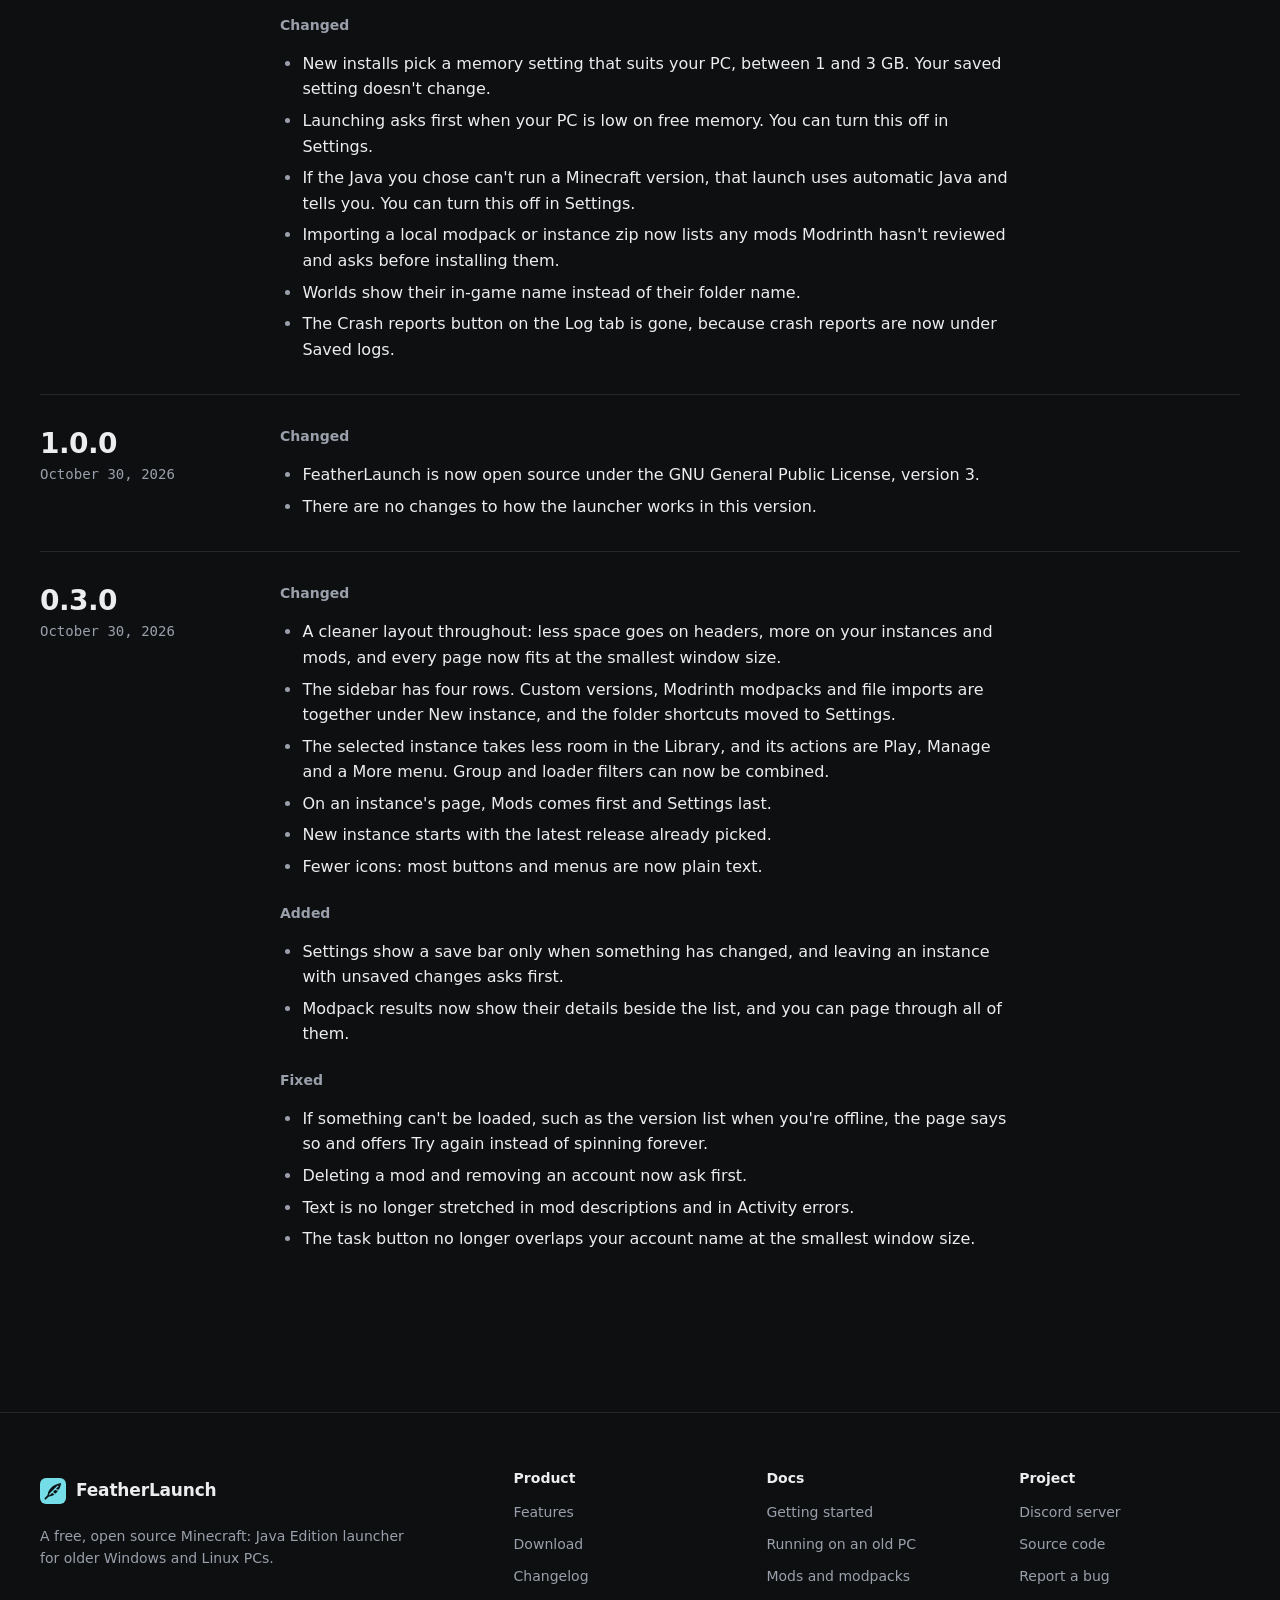
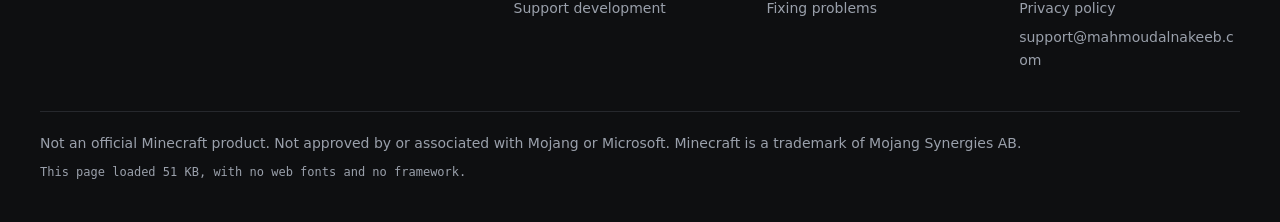
==== commit 03850d39: "Update the site for 1.4.2" ====
--- a/changelog/index.html
+++ b/changelog/index.html
@@ -15,19 +15,22 @@
 <meta name="color-scheme" content="dark">
 <meta name="theme-color" content="#0e0f11">
 <title>Changelog · FeatherLaunch</title>
-<meta name="description" content="What changed in each version of FeatherLaunch, the lightweight Minecraft launcher. The latest is 1.4.0.">
+<meta name="description" content="What changed in each version of FeatherLaunch, the lightweight Minecraft launcher. The latest is 1.4.2.">
 <link rel="canonical" href="https://featherlaunch.mahmoudalnakeeb.com/changelog/">
 <meta property="og:type" content="website">
 <meta property="og:site_name" content="FeatherLaunch">
 <meta property="og:locale" content="en_US">
 <meta property="og:url" content="https://featherlaunch.mahmoudalnakeeb.com/changelog/">
 <meta property="og:title" content="Changelog · FeatherLaunch">
-<meta property="og:description" content="What changed in each version of FeatherLaunch, the lightweight Minecraft launcher. The latest is 1.4.0.">
-<meta property="og:image" content="https://featherlaunch.mahmoudalnakeeb.com/assets/img/social.jpg?v=1.4.0">
+<meta property="og:description" content="What changed in each version of FeatherLaunch, the lightweight Minecraft launcher. The latest is 1.4.2.">
+<meta property="og:image" content="https://featherlaunch.mahmoudalnakeeb.com/assets/img/social-9724d7353c.jpg">
+<meta property="og:image:type" content="image/jpeg">
 <meta property="og:image:width" content="1200">
 <meta property="og:image:height" content="630">
 <meta property="og:image:alt" content="FeatherLaunch, a free Minecraft launcher for older Windows and Linux PCs, showing its library window">
 <meta name="twitter:card" content="summary_large_image">
+<meta name="twitter:image" content="https://featherlaunch.mahmoudalnakeeb.com/assets/img/social-9724d7353c.jpg">
+<meta name="twitter:image:alt" content="FeatherLaunch, a free Minecraft launcher for older Windows and Linux PCs, showing its library window">
 <link rel="alternate" type="application/atom+xml" title="FeatherLaunch releases" href="https://github.com/mahmoudalnkeeb/featherlaunch/releases.atom">
 
 <link rel="icon" href="/assets/brand/web/icon.svg" type="image/svg+xml">
@@ -68,7 +71,31 @@
     <h1>Changelog</h1>
     <p class="lead">What changed in each version. The launcher updates itself, and every release is on <a href="https://github.com/mahmoudalnkeeb/featherlaunch/releases" rel="noopener">GitHub</a>.</p>
   </div>
-  <article class="release" id="v1.4.0">
+  <article class="release" id="v1.4.2">
+    <div class="release-head">
+      <h2><a href="#v1.4.2">1.4.2</a></h2>
+      <time datetime="2026-11-02">November 2, 2026</time>
+    </div>
+    <div class="prose">
+<h3>Fixed</h3>
+<ul><li>Starting the game from a desktop shortcut no longer signs in twice, which could end in a "429 Too Many Requests" error.</li><li>If Minecraft limits your sign-ins, the launcher waits and tries once more, then tells you what to do instead of showing the raw error.</li></ul>
+<h3>Changed</h3>
+<ul><li>Desktop shortcuts now use the instance's icon. Make the shortcut again to update an old one.</li></ul>
+<h3>Known issues</h3>
+<ul><li>If you close the launcher while a game is running, that session's play time isn't saved. Its log is still under Saved logs.</li><li>CurseForge packs can't be imported yet.</li><li>Turning off a data pack that is a folder, not a zip, has no effect in game.</li><li>A desktop shortcut opens a new copy of the launcher, even if one is already running.</li><li>On a brand new instance, joining a server waits until you dismiss Minecraft's first-run screen.</li></ul>
+    </div>
+  </article>
+<article class="release" id="v1.4.1">
+    <div class="release-head">
+      <h2><a href="#v1.4.1">1.4.1</a></h2>
+      <time datetime="2026-11-02">November 2, 2026</time>
+    </div>
+    <div class="prose">
+<h3>Changed</h3>
+<ul><li>The game now starts with <code>javaw.exe</code> when your Java has it. Wrapper commands and a Java you picked yourself work as before.</li><li>Desktop shortcuts are now made by Windows directly, without PowerShell.</li><li>The Windows program now shows its name, publisher and description in its file details, and states that it doesn't need admin rights.</li></ul>
+    </div>
+  </article>
+<article class="release" id="v1.4.0">
     <div class="release-head">
       <h2><a href="#v1.4.0">1.4.0</a></h2>
       <time datetime="2026-11-02">November 2, 2026</time>
@@ -80,8 +107,6 @@
 <ul><li>Search results are now a grid, so more fit on screen, and details open in a popup.</li><li>The skin preview now shows the outer layer standing out from the body, as it does in game.</li></ul>
 <h3>Fixed</h3>
 <ul><li>Semi-transparent parts of a skin's outer layer no longer hide what's under them in the preview.</li></ul>
-<h3>Known issues</h3>
-<ul><li>If you close the launcher while a game is running, that session's play time isn't saved. Its log is still under Saved logs.</li><li>CurseForge packs can't be imported yet.</li><li>Turning off a data pack that is a folder, not a zip, has no effect in game.</li><li>A desktop shortcut opens a new copy of the launcher, even if one is already running.</li><li>On a brand new instance, joining a server waits until you dismiss Minecraft's first-run screen.</li></ul>
     </div>
   </article>
 <article class="release" id="v1.3.0">
